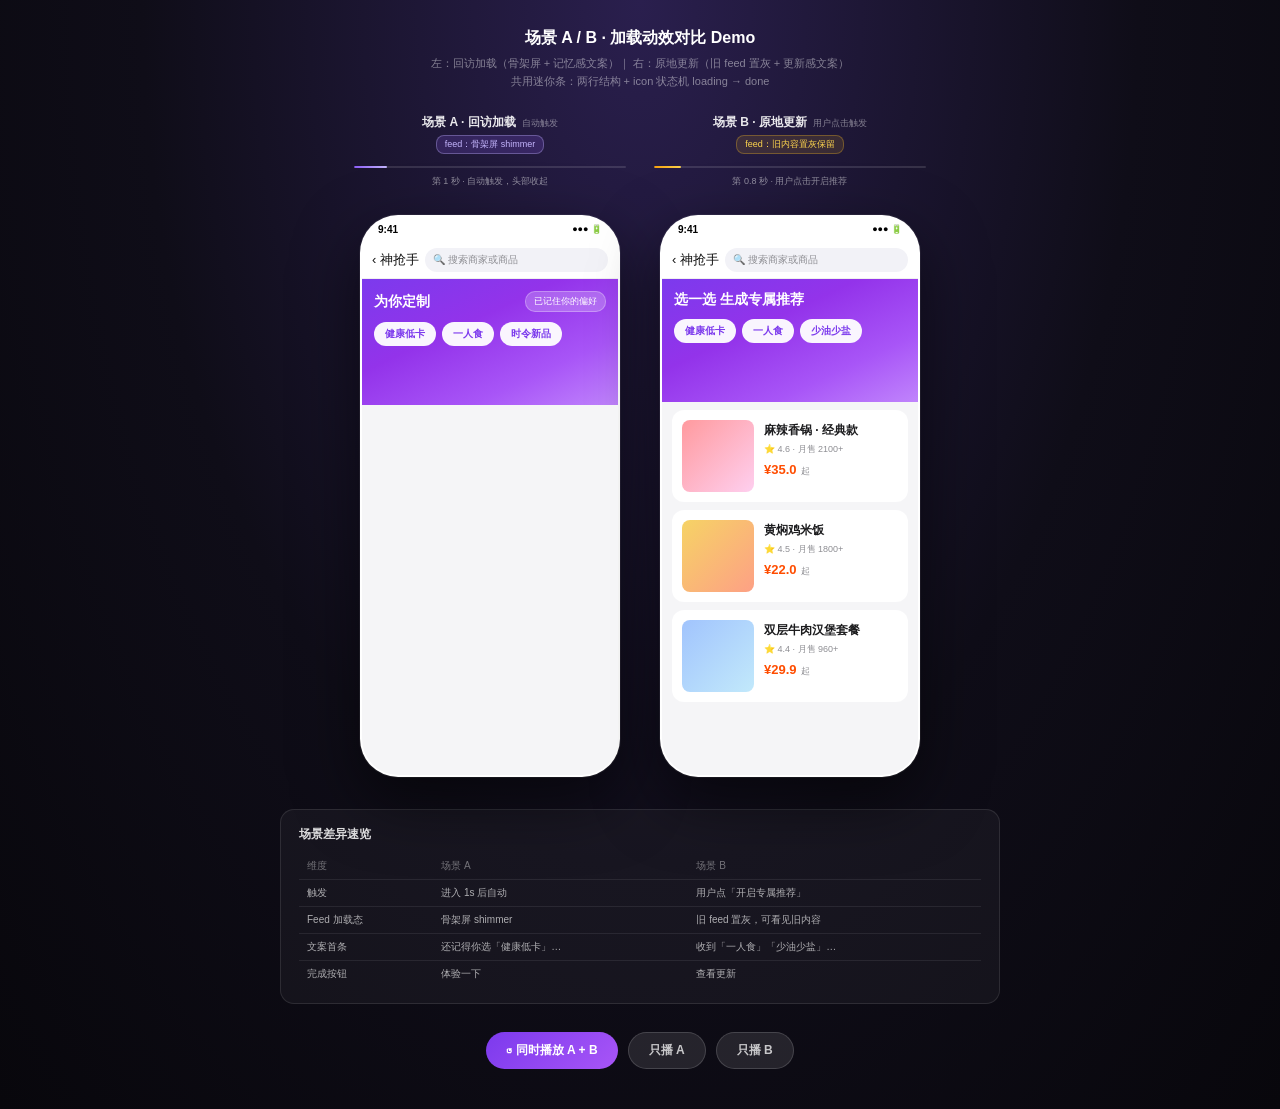
==== ai-preference-demo/index.html @ 99ef9678 "Add AI preference loading A/B comparison demo for sharing. Co-authored-by: Cursor <cursoragent@curso" ====
<!DOCTYPE html>
<html lang="zh-CN">
<head>
<meta charset="UTF-8">
<meta name="viewport" content="width=device-width, initial-scale=1.0">
<title>场景 A/B — 加载动效对比 Demo</title>
<style>
  * { box-sizing: border-box; margin: 0; padding: 0; }

  body {
    font-family: -apple-system, BlinkMacSystemFont, 'PingFang SC', 'Helvetica Neue', sans-serif;
    background: radial-gradient(ellipse at 50% 0%, #2a1f4e 0%, #0f0d18 55%, #08070c 100%);
    min-height: 100vh;
    padding: 28px 16px 40px;
    color: #fff;
  }

  .page-header { text-align: center; margin-bottom: 24px; }
  .page-title { font-size: 16px; font-weight: 600; margin-bottom: 6px; }
  .page-desc { font-size: 11px; color: rgba(255,255,255,0.45); line-height: 1.6; max-width: 520px; margin: 0 auto; }

  .compare-grid {
    display: flex;
    gap: 28px;
    justify-content: center;
    flex-wrap: wrap;
    align-items: flex-start;
  }

  .panel {
    display: flex;
    flex-direction: column;
    align-items: center;
    width: 272px;
  }

  .panel-label {
    font-size: 12px;
    font-weight: 600;
    margin-bottom: 4px;
    color: rgba(255,255,255,0.9);
  }
  .panel-label span {
    display: inline-block;
    font-size: 9px;
    font-weight: 500;
    color: rgba(255,255,255,0.45);
    margin-left: 6px;
  }

  .panel-tag {
    font-size: 9px;
    color: #c4b5fd;
    background: rgba(139,92,246,0.2);
    border: 0.5px solid rgba(196,181,253,0.35);
    border-radius: 8px;
    padding: 2px 8px;
    margin-bottom: 12px;
  }
  .panel-tag.b { color: #fcd34d; background: rgba(251,191,36,0.12); border-color: rgba(251,191,36,0.3); }

  .progress-wrap { width: 100%; margin-bottom: 14px; }
  .progress-bar { height: 2px; background: rgba(255,255,255,0.12); border-radius: 1px; overflow: hidden; }
  .progress-fill { height: 100%; width: 0%; background: linear-gradient(90deg, #8b5cf6, #c4b5fd); border-radius: 1px; transition: width 0.35s linear; }
  .panel-b .progress-fill { background: linear-gradient(90deg, #f59e0b, #fcd34d); }
  .progress-label { margin-top: 7px; font-size: 9px; color: rgba(255,255,255,0.5); text-align: center; min-height: 26px; line-height: 1.35; }

  .phone {
    width: 260px;
    height: 562px;
    background: #fff;
    border-radius: 38px;
    border: 2.5px solid rgba(255,255,255,0.18);
    overflow: hidden;
    box-shadow: 0 0 0 1px rgba(255,255,255,0.06), 0 24px 64px rgba(0,0,0,0.55);
    display: flex;
    flex-direction: column;
  }

  .status-bar { height: 24px; flex-shrink: 0; background: #fff; display: flex; align-items: center; justify-content: space-between; padding: 0 16px; }
  .status-time { font-size: 10px; font-weight: 600; color: #000; }
  .status-icons { font-size: 9px; color: #000; }

  .nav-bar { height: 38px; flex-shrink: 0; background: #fff; display: flex; align-items: center; padding: 0 10px; gap: 6px; border-bottom: 0.5px solid #f0f0f0; }
  .nav-back { font-size: 13px; color: #111; font-weight: 500; }
  .nav-search { flex: 1; height: 24px; background: #f2f2f7; border-radius: 12px; display: flex; align-items: center; padding: 0 8px; }
  .nav-search-text { font-size: 10px; color: #8e8e93; }

  .header-expanded {
    background: linear-gradient(155deg, #7c3aed 0%, #9333ea 38%, #a855f7 72%, #c084fc 100%);
    padding: 12px 12px 14px;
    flex-shrink: 0;
    overflow: hidden;
    max-height: 168px;
    transition: max-height 0.55s cubic-bezier(0.4,0,0.2,1), padding 0.55s cubic-bezier(0.4,0,0.2,1), opacity 0.35s ease;
  }
  .header-expanded.collapsing { max-height: 0; padding-top: 0; padding-bottom: 0; opacity: 0; }
  .header-expanded.hidden-init { max-height: 0; padding: 0; opacity: 0; }

  .exp-top { display: flex; align-items: center; justify-content: space-between; margin-bottom: 10px; }
  .exp-title { font-size: 14px; font-weight: 700; color: #fff; }
  .exp-badge { font-size: 9px; color: #fff; background: rgba(255,255,255,0.22); border-radius: 10px; padding: 3px 8px; border: 0.5px solid rgba(255,255,255,0.28); }
  .exp-tags { display: flex; gap: 6px; overflow: hidden; margin-bottom: 12px; }
  .exp-tag { font-size: 10px; padding: 4px 10px; border-radius: 14px; background: rgba(255,255,255,0.2); color: #fff; border: 0.5px solid rgba(255,255,255,0.35); white-space: nowrap; flex-shrink: 0; }
  .exp-tag.selected { background: rgba(255,255,255,0.95); color: #7c3aed; font-weight: 600; border-color: transparent; }
  .recommend-btn { width: 100%; background: rgba(255,255,255,0.96); border: none; border-radius: 12px; padding: 8px 0; font-size: 12px; font-weight: 600; color: #7c3aed; transition: opacity 0.2s ease, transform 0.2s ease; }
  .recommend-btn.fading { opacity: 0; transform: scale(0.98); }

  .header-collapsed {
    background: linear-gradient(155deg, #7c3aed 0%, #9333ea 38%, #a855f7 72%, #c084fc 100%);
    padding: 0 12px;
    flex-shrink: 0;
    overflow: hidden;
    max-height: 0;
    opacity: 0;
    transition: max-height 0.45s cubic-bezier(0.4,0,0.2,1), padding 0.45s cubic-bezier(0.4,0,0.2,1), opacity 0.3s ease 0.12s;
  }
  .header-collapsed.visible { max-height: 72px; padding: 8px 12px 10px; opacity: 1; }

  .mini-tags { display: flex; gap: 5px; overflow: hidden; margin-bottom: 6px; }
  .mini-tag { font-size: 9px; padding: 2px 8px; border-radius: 10px; background: rgba(255,255,255,0.18); color: rgba(255,255,255,0.92); border: 0.5px solid rgba(255,255,255,0.3); white-space: nowrap; flex-shrink: 0; }

  .mini-row { display: flex; align-items: center; gap: 6px; min-height: 20px; }
  .status-icon { width: 16px; height: 16px; flex-shrink: 0; display: flex; align-items: center; justify-content: center; transition: opacity 0.25s ease, width 0.25s ease; }
  .status-icon img { width: 16px; height: 16px; display: block; }
  .status-icon.loading img { animation: spin 1s linear infinite; }
  .status-icon.hidden { opacity: 0; width: 0; overflow: hidden; }

  .mini-text { flex: 1; font-size: 10px; color: #fff; font-weight: 500; white-space: nowrap; overflow: hidden; text-overflow: ellipsis; transition: opacity 0.25s ease; }

  .action-btn {
    display: none; flex-shrink: 0;
    background: rgba(255,255,255,0.22); color: #fff;
    border: 0.5px solid rgba(255,255,255,0.55);
    border-radius: 11px; padding: 3px 10px;
    font-size: 9px; font-weight: 600; cursor: pointer;
    opacity: 0; transition: opacity 0.35s ease; white-space: nowrap;
  }
  .action-btn.show { display: block; opacity: 1; }

  .feed-area { flex: 1; overflow: hidden; padding: 8px 10px; background: #f5f5f7; position: relative; }

  .skeleton-card { background: #fff; border-radius: 12px; padding: 10px; margin-bottom: 8px; display: flex; gap: 10px; transition: opacity 0.3s ease; }
  .skeleton-card.gone { display: none; }
  .skeleton-thumb { width: 72px; height: 72px; border-radius: 8px; background: linear-gradient(90deg,#ebebeb 25%,#f7f7f7 50%,#ebebeb 75%); background-size: 200% 100%; animation: shimmer 1.3s infinite; flex-shrink: 0; }
  .skeleton-lines { flex: 1; padding-top: 4px; }
  .skeleton-line { height: 10px; background: linear-gradient(90deg,#ebebeb 25%,#f7f7f7 50%,#ebebeb 75%); background-size: 200% 100%; border-radius: 5px; margin-bottom: 8px; animation: shimmer 1.3s infinite; }
  .skeleton-line.w70 { width: 70%; }
  .skeleton-line.w45 { width: 45%; }
  .skeleton-line.w35 { width: 35%; height: 8px; }

  .feed-old { transition: opacity 0.3s ease, filter 0.3s ease; }
  .feed-old.dimmed { opacity: 0.45; filter: grayscale(15%); pointer-events: none; }
  .feed-old.gone { display: none; }

  .feed-new { }

  .real-card {
    background: #fff; border-radius: 12px; padding: 10px; margin-bottom: 8px;
    display: none; gap: 10px; opacity: 0; transform: translateY(8px);
    transition: opacity 0.38s ease, transform 0.38s ease;
  }
  .real-card.visible { display: flex; }
  .real-card.show { opacity: 1; transform: translateY(0); }
  .real-thumb { width: 72px; height: 72px; border-radius: 8px; flex-shrink: 0; }
  .real-info { flex: 1; min-width: 0; padding-top: 2px; }
  .real-name { font-size: 12px; font-weight: 600; color: #1c1c1e; margin-bottom: 4px; white-space: nowrap; overflow: hidden; text-overflow: ellipsis; }
  .real-meta { font-size: 9px; color: #8e8e93; margin-bottom: 6px; }
  .real-price { font-size: 13px; font-weight: 700; color: #ff4d00; }
  .real-price small { font-size: 9px; font-weight: 500; color: #8e8e93; margin-left: 4px; }

  .diff-table {
    max-width: 720px; margin: 32px auto 0;
    background: rgba(255,255,255,0.04);
    border: 0.5px solid rgba(255,255,255,0.1);
    border-radius: 14px; padding: 16px 18px;
  }
  .diff-table h3 { font-size: 12px; margin-bottom: 10px; color: rgba(255,255,255,0.85); }
  .diff-table table { width: 100%; border-collapse: collapse; font-size: 10px; }
  .diff-table th, .diff-table td { text-align: left; padding: 6px 8px; border-bottom: 0.5px solid rgba(255,255,255,0.08); color: rgba(255,255,255,0.65); vertical-align: top; }
  .diff-table th { color: rgba(255,255,255,0.4); font-weight: 500; }
  .diff-table tr:last-child td { border-bottom: none; }

  .controls { margin-top: 28px; display: flex; gap: 10px; justify-content: center; flex-wrap: wrap; }
  .ctrl-btn { padding: 9px 20px; border-radius: 20px; border: none; font-size: 12px; font-weight: 600; cursor: pointer; }
  .ctrl-btn.primary { background: linear-gradient(135deg, #7c3aed, #a855f7); color: #fff; }
  .ctrl-btn.secondary { background: rgba(255,255,255,0.1); color: rgba(255,255,255,0.75); border: 0.5px solid rgba(255,255,255,0.15); }

  @keyframes shimmer { 0% { background-position: -200% 0; } 100% { background-position: 200% 0; } }
  @keyframes spin { from { transform: rotate(0deg); } to { transform: rotate(360deg); } }
</style>
</head>
<body>

<div class="page-header">
  <div class="page-title">场景 A / B · 加载动效对比 Demo</div>
  <div class="page-desc">左：回访加载（骨架屏 + 记忆感文案）｜ 右：原地更新（旧 feed 置灰 + 更新感文案）<br>共用迷你条：两行结构 + icon 状态机 loading → done</div>
</div>

<div class="compare-grid">

  <!-- 场景 A -->
  <div class="panel panel-a" id="panel-a">
    <div class="panel-label">场景 A · 回访加载<span>自动触发</span></div>
    <div class="panel-tag">feed：骨架屏 shimmer</div>
    <div class="progress-wrap">
      <div class="progress-bar"><div class="progress-fill" data-progress></div></div>
      <div class="progress-label" data-label>第 0 秒 · 展示偏好头部</div>
    </div>
    <div class="phone" data-scenario="a">
      <div class="status-bar"><span class="status-time">9:41</span><span class="status-icons">●●● 🔋</span></div>
      <div class="nav-bar"><span class="nav-back">‹ 神抢手</span><div class="nav-search"><span class="nav-search-text">🔍 搜索商家或商品</span></div></div>
      <div class="header-expanded" data-expanded>
        <div class="exp-top"><span class="exp-title">为你定制</span><span class="exp-badge">已记住你的偏好</span></div>
        <div class="exp-tags"><span class="exp-tag selected">健康低卡</span><span class="exp-tag selected">一人食</span><span class="exp-tag selected">时令新品</span></div>
        <button class="recommend-btn" data-recommend>已选3个偏好 · 开启专属推荐</button>
      </div>
      <div class="header-collapsed" data-collapsed>
        <div class="mini-tags" data-mini-tags><span class="mini-tag">健康低卡</span><span class="mini-tag">一人食</span><span class="mini-tag">时令新品</span></div>
        <div class="mini-row">
          <div class="status-icon loading hidden" data-icon-loading><img src="https://p0.meituan.net/aidesign/fc9229428532c66e82a558c9becd449a7658.png" alt=""></div>
          <div class="status-icon hidden" data-icon-done><img src="https://p0.meituan.net/aidesign/99edf8effe520a6cf9da84187477de806728.png" alt=""></div>
          <span class="mini-text" data-mini-text></span>
          <button class="action-btn" data-action-btn>体验一下</button>
        </div>
      </div>
      <div class="feed-area">
        <div data-skeletons>
          <div class="skeleton-card" data-sk style="opacity:0"><div class="skeleton-thumb"></div><div class="skeleton-lines"><div class="skeleton-line w70"></div><div class="skeleton-line w45"></div><div class="skeleton-line w35"></div></div></div>
          <div class="skeleton-card" data-sk style="opacity:0"><div class="skeleton-thumb"></div><div class="skeleton-lines"><div class="skeleton-line w70"></div><div class="skeleton-line w45"></div><div class="skeleton-line w35"></div></div></div>
          <div class="skeleton-card" data-sk style="opacity:0"><div class="skeleton-thumb"></div><div class="skeleton-lines"><div class="skeleton-line w70"></div><div class="skeleton-line w45"></div><div class="skeleton-line w35"></div></div></div>
        </div>
        <div class="feed-new" data-feed-new>
          <div class="real-card" data-card><div class="real-thumb" style="background:linear-gradient(135deg,#ffd89b,#19547b)"></div><div class="real-info"><div class="real-name">轻食沙拉 · 低卡能量碗</div><div class="real-meta">⭐ 4.9 · 月售 1200+</div><div class="real-price">¥28.8<small>起</small></div></div></div>
          <div class="real-card" data-card><div class="real-thumb" style="background:linear-gradient(135deg,#a18cd1,#fbc2eb)"></div><div class="real-info"><div class="real-name">一人食日式定食</div><div class="real-meta">⭐ 4.8 · 月售 860+</div><div class="real-price">¥32.0<small>起</small></div></div></div>
          <div class="real-card" data-card><div class="real-thumb" style="background:linear-gradient(135deg,#84fab0,#8fd3f4)"></div><div class="real-info"><div class="real-name">时令鲜蔬暖汤套餐</div><div class="real-meta">⭐ 4.7 · 月售 640+</div><div class="real-price">¥26.5<small>起</small></div></div></div>
          <div class="real-card" data-card><div class="real-thumb" style="background:linear-gradient(135deg,#ffecd2,#fcb69f)"></div><div class="real-info"><div class="real-name">低卡鸡胸轻食盒</div><div class="real-meta">⭐ 4.8 · 月售 980+</div><div class="real-price">¥24.9<small>起</small></div></div></div>
        </div>
      </div>
    </div>
  </div>

  <!-- 场景 B -->
  <div class="panel panel-b" id="panel-b">
    <div class="panel-label">场景 B · 原地更新<span>用户点击触发</span></div>
    <div class="panel-tag b">feed：旧内容置灰保留</div>
    <div class="progress-wrap">
      <div class="progress-bar"><div class="progress-fill" data-progress></div></div>
      <div class="progress-label" data-label>第 0 秒 · 展示旧推荐 + 偏好编辑</div>
    </div>
    <div class="phone" data-scenario="b">
      <div class="status-bar"><span class="status-time">9:41</span><span class="status-icons">●●● 🔋</span></div>
      <div class="nav-bar"><span class="nav-back">‹ 神抢手</span><div class="nav-search"><span class="nav-search-text">🔍 搜索商家或商品</span></div></div>
      <div class="header-expanded" data-expanded>
        <div class="exp-top"><span class="exp-title">选一选 生成专属推荐</span></div>
        <div class="exp-tags"><span class="exp-tag selected">健康低卡</span><span class="exp-tag selected">一人食</span><span class="exp-tag selected">少油少盐</span></div>
        <button class="recommend-btn" data-recommend>已选3个偏好 · 开启专属推荐</button>
      </div>
      <div class="header-collapsed" data-collapsed>
        <div class="mini-tags" data-mini-tags><span class="mini-tag">健康低卡</span><span class="mini-tag">一人食</span><span class="mini-tag">少油少盐</span></div>
        <div class="mini-row">
          <div class="status-icon loading hidden" data-icon-loading><img src="https://p0.meituan.net/aidesign/fc9229428532c66e82a558c9becd449a7658.png" alt=""></div>
          <div class="status-icon hidden" data-icon-done><img src="https://p0.meituan.net/aidesign/99edf8effe520a6cf9da84187477de806728.png" alt=""></div>
          <span class="mini-text" data-mini-text></span>
          <button class="action-btn" data-action-btn>查看更新</button>
        </div>
      </div>
      <div class="feed-area">
        <div class="feed-old" data-feed-old>
          <div class="real-card visible show" data-old-card><div class="real-thumb" style="background:linear-gradient(135deg,#ff9a9e,#fecfef)"></div><div class="real-info"><div class="real-name">麻辣香锅 · 经典款</div><div class="real-meta">⭐ 4.6 · 月售 2100+</div><div class="real-price">¥35.0<small>起</small></div></div></div>
          <div class="real-card visible show" data-old-card><div class="real-thumb" style="background:linear-gradient(135deg,#f6d365,#fda085)"></div><div class="real-info"><div class="real-name">黄焖鸡米饭</div><div class="real-meta">⭐ 4.5 · 月售 1800+</div><div class="real-price">¥22.0<small>起</small></div></div></div>
          <div class="real-card visible show" data-old-card><div class="real-thumb" style="background:linear-gradient(135deg,#a1c4fd,#c2e9fb)"></div><div class="real-info"><div class="real-name">双层牛肉汉堡套餐</div><div class="real-meta">⭐ 4.4 · 月售 960+</div><div class="real-price">¥29.9<small>起</small></div></div></div>
        </div>
        <div class="feed-new" data-feed-new>
          <div class="real-card" data-card><div class="real-thumb" style="background:linear-gradient(135deg,#ffd89b,#19547b)"></div><div class="real-info"><div class="real-name">轻食沙拉 · 低卡能量碗</div><div class="real-meta">⭐ 4.9 · 月售 1200+</div><div class="real-price">¥28.8<small>起</small></div></div></div>
          <div class="real-card" data-card><div class="real-thumb" style="background:linear-gradient(135deg,#a18cd1,#fbc2eb)"></div><div class="real-info"><div class="real-name">一人食日式定食</div><div class="real-meta">⭐ 4.8 · 月售 860+</div><div class="real-price">¥32.0<small>起</small></div></div></div>
          <div class="real-card" data-card><div class="real-thumb" style="background:linear-gradient(135deg,#84fab0,#8fd3f4)"></div><div class="real-info"><div class="real-name">少油少盐 · 蒸菜套餐</div><div class="real-meta">⭐ 4.7 · 月售 720+</div><div class="real-price">¥26.5<small>起</small></div></div></div>
        </div>
      </div>
    </div>
  </div>
</div>

<div class="diff-table">
  <h3>场景差异速览</h3>
  <table>
    <tr><th>维度</th><th>场景 A</th><th>场景 B</th></tr>
    <tr><td>触发</td><td>进入 1s 后自动</td><td>用户点「开启专属推荐」</td></tr>
    <tr><td>Feed 加载态</td><td>骨架屏 shimmer</td><td>旧 feed 置灰，可看见旧内容</td></tr>
    <tr><td>文案首条</td><td>还记得你选「健康低卡」…</td><td>收到「一人食」「少油少盐」…</td></tr>
    <tr><td>完成按钮</td><td>体验一下</td><td>查看更新</td></tr>
  </table>
</div>

<div class="controls">
  <button class="ctrl-btn primary" onclick="startAll()">↺ 同时播放 A + B</button>
  <button class="ctrl-btn secondary" onclick="startScenario('a')">只播 A</button>
  <button class="ctrl-btn secondary" onclick="startScenario('b')">只播 B</button>
</div>

<script>
const SCENARIOS = {
  a: {
    panel: '#panel-a',
    loadingStart: '还记得你选「健康低卡」，正在重新匹配...',
    loadingTexts: [
      '正在根据你的口味，为你定制专属页面...',
      '排除不喜欢的口味中...',
      '正在筛选附近高分好店...',
      '快好了，马上为你呈现...'
    ],
    doneText: '已为你定制专属页面！',
    actionLabel: '体验一下',
    timeline: [
      { at: 0,    pct: 0,   label: '第 0 秒 · 展示偏好头部' },
      { at: 1000, pct: 12,  label: '第 1 秒 · 自动触发，头部收起' },
      { at: 2000, pct: 25,  label: '第 2 秒 · 骨架屏 + 迷你条轮播' },
      { at: 6000, pct: 75,  label: '第 6 秒 · 加载完成' },
      { at: 7000, pct: 88,  label: '第 7 秒 · 点击体验一下' },
      { at: 8000, pct: 100, label: '第 8 秒 · 新内容刷入完成' }
    ],
    autoTriggerAt: 1000,
    loadDoneAt: 6000,
    actionAt: 7000,
    mode: 'skeleton'
  },
  b: {
    panel: '#panel-b',
    loadingStart: '收到「一人食」「少油少盐」，正在重新匹配...',
    loadingTexts: [
      '正在按新偏好重新匹配...',
      '更新口味偏好中...',
      '筛选符合新偏好的好店...',
      '快好了，马上为你呈现...'
    ],
    doneText: '推荐已按新偏好更新！',
    actionLabel: '查看更新',
    timeline: [
      { at: 0,    pct: 0,   label: '第 0 秒 · 旧推荐 + 偏好编辑' },
      { at: 800,  pct: 10,  label: '第 0.8 秒 · 用户点击开启推荐' },
      { at: 1600, pct: 22,  label: '第 1.6 秒 · 头部收起，旧 feed 置灰' },
      { at: 2400, pct: 35,  label: '第 2.4 秒 · 迷你条 + 更新文案轮播' },
      { at: 6000, pct: 75,  label: '第 6 秒 · 加载完成' },
      { at: 7000, pct: 88,  label: '第 7 秒 · 点击查看更新' },
      { at: 8000, pct: 100, label: '第 8 秒 · 新推荐替换完成' }
    ],
    autoTriggerAt: 800,
    loadDoneAt: 6000,
    actionAt: 7000,
    mode: 'dimmed'
  }
};

class ScenarioPlayer {
  constructor(key) {
    this.key = key;
    this.cfg = SCENARIOS[key];
    this.panel = document.querySelector(this.cfg.panel);
    this.phone = this.panel.querySelector('.phone');
    this.timers = [];
    this.textTimer = null;
    this.textIdx = 0;
    this.started = false;
    this.contentShown = false;
    this.q = sel => this.phone.querySelector(sel);
  }

  schedule(fn, delay) {
    const id = setTimeout(fn, delay);
    this.timers.push(id);
    return id;
  }

  clearAll() {
    this.timers.forEach(clearTimeout);
    this.timers = [];
    if (this.textTimer) clearInterval(this.textTimer);
    this.textTimer = null;
  }

  setProgress(pct, label) {
    this.panel.querySelector('[data-progress]').style.width = pct + '%';
    this.panel.querySelector('[data-label]').textContent = label;
  }

  setMiniText(text) {
    const el = this.q('[data-mini-text]');
    el.style.opacity = '0';
    setTimeout(() => { el.textContent = text; el.style.opacity = '1'; }, 220);
  }

  showLoadingIcon() {
    this.q('[data-icon-loading]').classList.remove('hidden');
    this.q('[data-icon-loading]').classList.add('loading');
    this.q('[data-icon-done]').classList.add('hidden');
  }

  showDoneIcon() {
    this.q('[data-icon-loading]').classList.add('hidden');
    this.q('[data-icon-done]').classList.remove('hidden');
  }

  startTextLoop() {
    this.textIdx = 0;
    this.setMiniText(this.cfg.loadingStart);
    this.schedule(() => {
      this.textTimer = setInterval(() => {
        this.setMiniText(this.cfg.loadingTexts[this.textIdx % this.cfg.loadingTexts.length]);
        this.textIdx++;
      }, 1300);
    }, 700);
  }

  onLoadDone() {
    if (this.textTimer) clearInterval(this.textTimer);
    this.textTimer = null;
    this.showDoneIcon();
    this.setMiniText(this.cfg.doneText);
    this.schedule(() => this.q('[data-action-btn]').classList.add('show'), 400);
  }

  revealContent() {
    if (!this.started || this.contentShown) return;
    this.contentShown = true;

    if (this.cfg.mode === 'skeleton') {
      this.phone.querySelectorAll('[data-sk]').forEach(el => {
        el.style.opacity = '0';
        this.schedule(() => el.classList.add('gone'), 280);
      });
    } else {
      const oldFeed = this.q('[data-feed-old]');
      oldFeed.style.opacity = '0';
      this.schedule(() => oldFeed.classList.add('gone'), 300);
    }

    this.phone.querySelectorAll('[data-card]').forEach((el, i) => {
      el.classList.add('visible');
      this.schedule(() => el.classList.add('show'), i * 120);
    });

    const last = this.cfg.timeline[this.cfg.timeline.length - 1];
    this.setProgress(last.pct, last.label);
  }

  reset() {
    this.clearAll();
    this.started = false;
    this.contentShown = false;

    const expanded = this.q('[data-expanded]');
    expanded.classList.remove('collapsing');
    expanded.classList.remove('hidden-init');

    this.q('[data-recommend]').classList.remove('fading');
    this.q('[data-collapsed]').classList.remove('visible');
    this.showLoadingIcon();
    this.q('[data-mini-text]').textContent = '';
    this.q('[data-mini-text]').style.opacity = '1';
    this.q('[data-action-btn]').classList.remove('show');
    this.q('[data-action-btn]').textContent = this.cfg.actionLabel;

    if (this.cfg.mode === 'skeleton') {
      this.phone.querySelectorAll('[data-sk]').forEach(el => {
        el.classList.remove('gone');
        el.style.opacity = '0';
      });
    } else {
      const oldFeed = this.q('[data-feed-old]');
      oldFeed.classList.remove('gone', 'dimmed');
      oldFeed.style.opacity = '1';
      this.phone.querySelectorAll('[data-old-card]').forEach(el => {
        el.classList.add('visible', 'show');
      });
    }

    this.phone.querySelectorAll('[data-card]').forEach(el => {
      el.classList.remove('visible', 'show');
    });

    this.setProgress(0, this.cfg.timeline[0].label);
  }

  triggerCollapse() {
    this.q('[data-recommend]').classList.add('fading');
    if (this.cfg.mode === 'skeleton') {
      this.schedule(() => {
        this.phone.querySelectorAll('[data-sk]').forEach((el, i) => {
          el.style.transition = 'opacity 0.4s ease ' + (i * 0.07) + 's';
          el.style.opacity = '1';
        });
      }, 120);
    } else {
      this.schedule(() => this.q('[data-feed-old]').classList.add('dimmed'), 200);
    }
    this.schedule(() => this.q('[data-expanded]').classList.add('collapsing'), 180);
    this.schedule(() => {
      this.q('[data-collapsed]').classList.add('visible');
      this.q('[data-icon-loading]').classList.remove('hidden');
      this.startTextLoop();
    }, 700);
  }

  start() {
    this.reset();
    this.started = true;
    this.q('[data-action-btn]').onclick = () => this.revealContent();

    this.cfg.timeline.forEach(({ at, pct, label }) => {
      this.schedule(() => this.setProgress(pct, label), at);
    });

    this.schedule(() => this.triggerCollapse(), this.cfg.autoTriggerAt);
    this.schedule(() => this.onLoadDone(), this.cfg.loadDoneAt);
    this.schedule(() => this.revealContent(), this.cfg.actionAt);
  }
}

const players = { a: new ScenarioPlayer('a'), b: new ScenarioPlayer('b') };

function startAll() { players.a.start(); players.b.start(); }
function startScenario(key) { players[key].start(); }

window.addEventListener('load', () => setTimeout(startAll, 600));
</script>
</body>
</html>
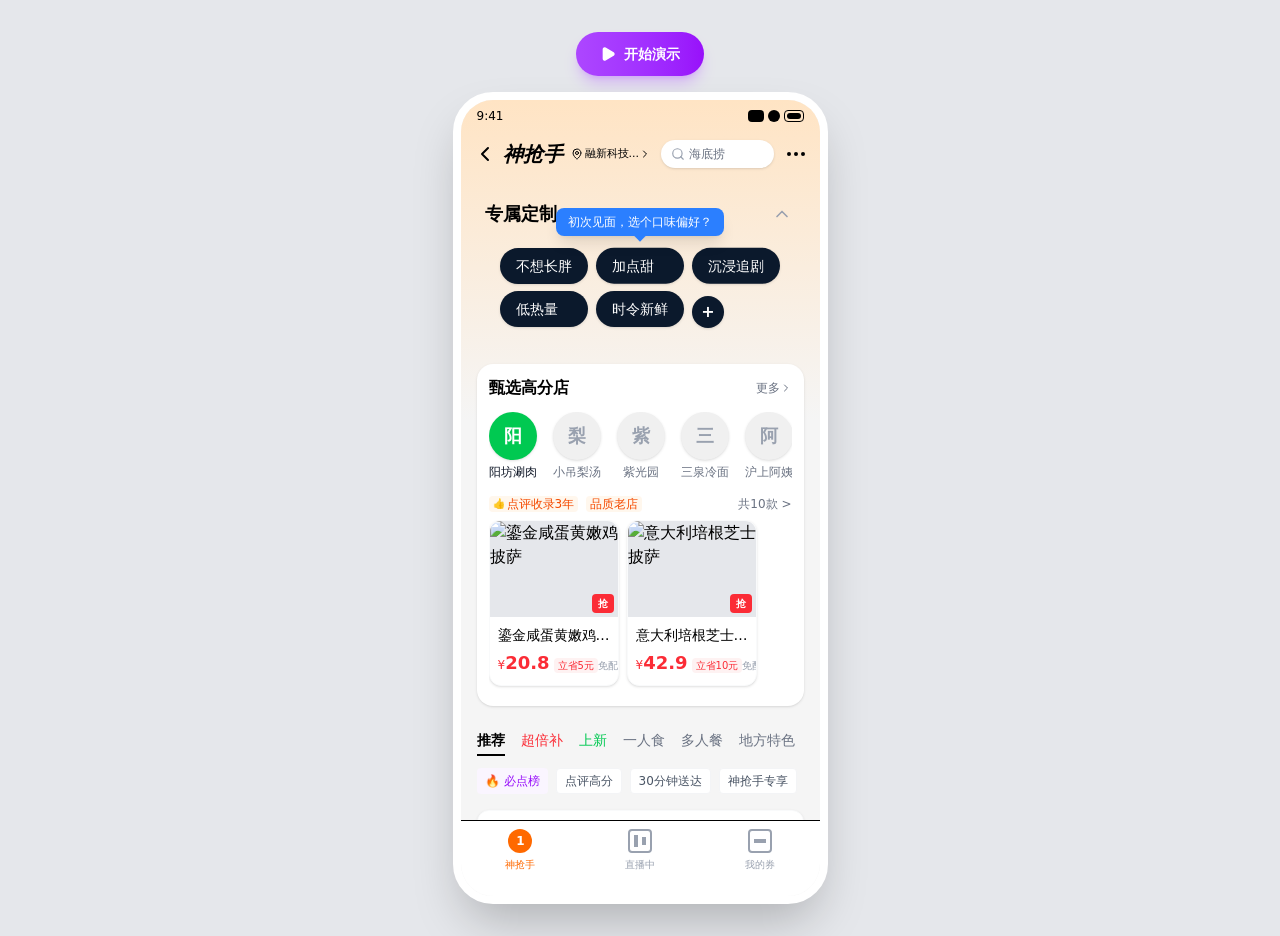
==== commit 2bc3888d: "feat: replace prototype video with interactive iframe demo (6.8MB video -> 400KB code)" ====
--- a/ai-preference-demo/index.html
+++ b/ai-preference-demo/index.html
@@ -1,527 +1,14 @@
-<!DOCTYPE html>
-<html lang="zh-CN">
-<head>
-<meta charset="UTF-8">
-<meta name="viewport" content="width=device-width, initial-scale=1.0">
-<title>场景 A/B — 加载动效对比 Demo</title>
-<style>
-  * { box-sizing: border-box; margin: 0; padding: 0; }
+<!doctype html>
+<html lang="en">
+  <head>
+    <meta charset="UTF-8" />
+    <meta name="viewport" content="width=device-width, initial-scale=1.0" />
+    <title>My Google AI Studio App</title>
+    <script type="module" crossorigin src="./assets/index-CkXrcKKN.js"></script>
+    <link rel="stylesheet" crossorigin href="./assets/index-CJyiQD0O.css">
+  </head>
+  <body>
+    <div id="root"></div>
+  </body>
+</html>
 
-  body {
-    font-family: -apple-system, BlinkMacSystemFont, 'PingFang SC', 'Helvetica Neue', sans-serif;
-    background: radial-gradient(ellipse at 50% 0%, #2a1f4e 0%, #0f0d18 55%, #08070c 100%);
-    min-height: 100vh;
-    padding: 28px 16px 40px;
-    color: #fff;
-  }
-
-  .page-header { text-align: center; margin-bottom: 24px; }
-  .page-title { font-size: 16px; font-weight: 600; margin-bottom: 6px; }
-  .page-desc { font-size: 11px; color: rgba(255,255,255,0.45); line-height: 1.6; max-width: 520px; margin: 0 auto; }
-
-  .compare-grid {
-    display: flex;
-    gap: 28px;
-    justify-content: center;
-    flex-wrap: wrap;
-    align-items: flex-start;
-  }
-
-  .panel {
-    display: flex;
-    flex-direction: column;
-    align-items: center;
-    width: 272px;
-  }
-
-  .panel-label {
-    font-size: 12px;
-    font-weight: 600;
-    margin-bottom: 4px;
-    color: rgba(255,255,255,0.9);
-  }
-  .panel-label span {
-    display: inline-block;
-    font-size: 9px;
-    font-weight: 500;
-    color: rgba(255,255,255,0.45);
-    margin-left: 6px;
-  }
-
-  .panel-tag {
-    font-size: 9px;
-    color: #c4b5fd;
-    background: rgba(139,92,246,0.2);
-    border: 0.5px solid rgba(196,181,253,0.35);
-    border-radius: 8px;
-    padding: 2px 8px;
-    margin-bottom: 12px;
-  }
-  .panel-tag.b { color: #fcd34d; background: rgba(251,191,36,0.12); border-color: rgba(251,191,36,0.3); }
-
-  .progress-wrap { width: 100%; margin-bottom: 14px; }
-  .progress-bar { height: 2px; background: rgba(255,255,255,0.12); border-radius: 1px; overflow: hidden; }
-  .progress-fill { height: 100%; width: 0%; background: linear-gradient(90deg, #8b5cf6, #c4b5fd); border-radius: 1px; transition: width 0.35s linear; }
-  .panel-b .progress-fill { background: linear-gradient(90deg, #f59e0b, #fcd34d); }
-  .progress-label { margin-top: 7px; font-size: 9px; color: rgba(255,255,255,0.5); text-align: center; min-height: 26px; line-height: 1.35; }
-
-  .phone {
-    width: 260px;
-    height: 562px;
-    background: #fff;
-    border-radius: 38px;
-    border: 2.5px solid rgba(255,255,255,0.18);
-    overflow: hidden;
-    box-shadow: 0 0 0 1px rgba(255,255,255,0.06), 0 24px 64px rgba(0,0,0,0.55);
-    display: flex;
-    flex-direction: column;
-  }
-
-  .status-bar { height: 24px; flex-shrink: 0; background: #fff; display: flex; align-items: center; justify-content: space-between; padding: 0 16px; }
-  .status-time { font-size: 10px; font-weight: 600; color: #000; }
-  .status-icons { font-size: 9px; color: #000; }
-
-  .nav-bar { height: 38px; flex-shrink: 0; background: #fff; display: flex; align-items: center; padding: 0 10px; gap: 6px; border-bottom: 0.5px solid #f0f0f0; }
-  .nav-back { font-size: 13px; color: #111; font-weight: 500; }
-  .nav-search { flex: 1; height: 24px; background: #f2f2f7; border-radius: 12px; display: flex; align-items: center; padding: 0 8px; }
-  .nav-search-text { font-size: 10px; color: #8e8e93; }
-
-  .header-expanded {
-    background: linear-gradient(155deg, #7c3aed 0%, #9333ea 38%, #a855f7 72%, #c084fc 100%);
-    padding: 12px 12px 14px;
-    flex-shrink: 0;
-    overflow: hidden;
-    max-height: 168px;
-    transition: max-height 0.55s cubic-bezier(0.4,0,0.2,1), padding 0.55s cubic-bezier(0.4,0,0.2,1), opacity 0.35s ease;
-  }
-  .header-expanded.collapsing { max-height: 0; padding-top: 0; padding-bottom: 0; opacity: 0; }
-  .header-expanded.hidden-init { max-height: 0; padding: 0; opacity: 0; }
-
-  .exp-top { display: flex; align-items: center; justify-content: space-between; margin-bottom: 10px; }
-  .exp-title { font-size: 14px; font-weight: 700; color: #fff; }
-  .exp-badge { font-size: 9px; color: #fff; background: rgba(255,255,255,0.22); border-radius: 10px; padding: 3px 8px; border: 0.5px solid rgba(255,255,255,0.28); }
-  .exp-tags { display: flex; gap: 6px; overflow: hidden; margin-bottom: 12px; }
-  .exp-tag { font-size: 10px; padding: 4px 10px; border-radius: 14px; background: rgba(255,255,255,0.2); color: #fff; border: 0.5px solid rgba(255,255,255,0.35); white-space: nowrap; flex-shrink: 0; }
-  .exp-tag.selected { background: rgba(255,255,255,0.95); color: #7c3aed; font-weight: 600; border-color: transparent; }
-  .recommend-btn { width: 100%; background: rgba(255,255,255,0.96); border: none; border-radius: 12px; padding: 8px 0; font-size: 12px; font-weight: 600; color: #7c3aed; transition: opacity 0.2s ease, transform 0.2s ease; }
-  .recommend-btn.fading { opacity: 0; transform: scale(0.98); }
-
-  .header-collapsed {
-    background: linear-gradient(155deg, #7c3aed 0%, #9333ea 38%, #a855f7 72%, #c084fc 100%);
-    padding: 0 12px;
-    flex-shrink: 0;
-    overflow: hidden;
-    max-height: 0;
-    opacity: 0;
-    transition: max-height 0.45s cubic-bezier(0.4,0,0.2,1), padding 0.45s cubic-bezier(0.4,0,0.2,1), opacity 0.3s ease 0.12s;
-  }
-  .header-collapsed.visible { max-height: 72px; padding: 8px 12px 10px; opacity: 1; }
-
-  .mini-tags { display: flex; gap: 5px; overflow: hidden; margin-bottom: 6px; }
-  .mini-tag { font-size: 9px; padding: 2px 8px; border-radius: 10px; background: rgba(255,255,255,0.18); color: rgba(255,255,255,0.92); border: 0.5px solid rgba(255,255,255,0.3); white-space: nowrap; flex-shrink: 0; }
-
-  .mini-row { display: flex; align-items: center; gap: 6px; min-height: 20px; }
-  .status-icon { width: 16px; height: 16px; flex-shrink: 0; display: flex; align-items: center; justify-content: center; transition: opacity 0.25s ease, width 0.25s ease; }
-  .status-icon img { width: 16px; height: 16px; display: block; }
-  .status-icon.loading img { animation: spin 1s linear infinite; }
-  .status-icon.hidden { opacity: 0; width: 0; overflow: hidden; }
-
-  .mini-text { flex: 1; font-size: 10px; color: #fff; font-weight: 500; white-space: nowrap; overflow: hidden; text-overflow: ellipsis; transition: opacity 0.25s ease; }
-
-  .action-btn {
-    display: none; flex-shrink: 0;
-    background: rgba(255,255,255,0.22); color: #fff;
-    border: 0.5px solid rgba(255,255,255,0.55);
-    border-radius: 11px; padding: 3px 10px;
-    font-size: 9px; font-weight: 600; cursor: pointer;
-    opacity: 0; transition: opacity 0.35s ease; white-space: nowrap;
-  }
-  .action-btn.show { display: block; opacity: 1; }
-
-  .feed-area { flex: 1; overflow: hidden; padding: 8px 10px; background: #f5f5f7; position: relative; }
-
-  .skeleton-card { background: #fff; border-radius: 12px; padding: 10px; margin-bottom: 8px; display: flex; gap: 10px; transition: opacity 0.3s ease; }
-  .skeleton-card.gone { display: none; }
-  .skeleton-thumb { width: 72px; height: 72px; border-radius: 8px; background: linear-gradient(90deg,#ebebeb 25%,#f7f7f7 50%,#ebebeb 75%); background-size: 200% 100%; animation: shimmer 1.3s infinite; flex-shrink: 0; }
-  .skeleton-lines { flex: 1; padding-top: 4px; }
-  .skeleton-line { height: 10px; background: linear-gradient(90deg,#ebebeb 25%,#f7f7f7 50%,#ebebeb 75%); background-size: 200% 100%; border-radius: 5px; margin-bottom: 8px; animation: shimmer 1.3s infinite; }
-  .skeleton-line.w70 { width: 70%; }
-  .skeleton-line.w45 { width: 45%; }
-  .skeleton-line.w35 { width: 35%; height: 8px; }
-
-  .feed-old { transition: opacity 0.3s ease, filter 0.3s ease; }
-  .feed-old.dimmed { opacity: 0.45; filter: grayscale(15%); pointer-events: none; }
-  .feed-old.gone { display: none; }
-
-  .feed-new { }
-
-  .real-card {
-    background: #fff; border-radius: 12px; padding: 10px; margin-bottom: 8px;
-    display: none; gap: 10px; opacity: 0; transform: translateY(8px);
-    transition: opacity 0.38s ease, transform 0.38s ease;
-  }
-  .real-card.visible { display: flex; }
-  .real-card.show { opacity: 1; transform: translateY(0); }
-  .real-thumb { width: 72px; height: 72px; border-radius: 8px; flex-shrink: 0; }
-  .real-info { flex: 1; min-width: 0; padding-top: 2px; }
-  .real-name { font-size: 12px; font-weight: 600; color: #1c1c1e; margin-bottom: 4px; white-space: nowrap; overflow: hidden; text-overflow: ellipsis; }
-  .real-meta { font-size: 9px; color: #8e8e93; margin-bottom: 6px; }
-  .real-price { font-size: 13px; font-weight: 700; color: #ff4d00; }
-  .real-price small { font-size: 9px; font-weight: 500; color: #8e8e93; margin-left: 4px; }
-
-  .diff-table {
-    max-width: 720px; margin: 32px auto 0;
-    background: rgba(255,255,255,0.04);
-    border: 0.5px solid rgba(255,255,255,0.1);
-    border-radius: 14px; padding: 16px 18px;
-  }
-  .diff-table h3 { font-size: 12px; margin-bottom: 10px; color: rgba(255,255,255,0.85); }
-  .diff-table table { width: 100%; border-collapse: collapse; font-size: 10px; }
-  .diff-table th, .diff-table td { text-align: left; padding: 6px 8px; border-bottom: 0.5px solid rgba(255,255,255,0.08); color: rgba(255,255,255,0.65); vertical-align: top; }
-  .diff-table th { color: rgba(255,255,255,0.4); font-weight: 500; }
-  .diff-table tr:last-child td { border-bottom: none; }
-
-  .controls { margin-top: 28px; display: flex; gap: 10px; justify-content: center; flex-wrap: wrap; }
-  .ctrl-btn { padding: 9px 20px; border-radius: 20px; border: none; font-size: 12px; font-weight: 600; cursor: pointer; }
-  .ctrl-btn.primary { background: linear-gradient(135deg, #7c3aed, #a855f7); color: #fff; }
-  .ctrl-btn.secondary { background: rgba(255,255,255,0.1); color: rgba(255,255,255,0.75); border: 0.5px solid rgba(255,255,255,0.15); }
-
-  @keyframes shimmer { 0% { background-position: -200% 0; } 100% { background-position: 200% 0; } }
-  @keyframes spin { from { transform: rotate(0deg); } to { transform: rotate(360deg); } }
-</style>
-</head>
-<body>
-
-<div class="page-header">
-  <div class="page-title">场景 A / B · 加载动效对比 Demo</div>
-  <div class="page-desc">左：回访加载（骨架屏 + 记忆感文案）｜ 右：原地更新（旧 feed 置灰 + 更新感文案）<br>共用迷你条：两行结构 + icon 状态机 loading → done</div>
-</div>
-
-<div class="compare-grid">
-
-  <!-- 场景 A -->
-  <div class="panel panel-a" id="panel-a">
-    <div class="panel-label">场景 A · 回访加载<span>自动触发</span></div>
-    <div class="panel-tag">feed：骨架屏 shimmer</div>
-    <div class="progress-wrap">
-      <div class="progress-bar"><div class="progress-fill" data-progress></div></div>
-      <div class="progress-label" data-label>第 0 秒 · 展示偏好头部</div>
-    </div>
-    <div class="phone" data-scenario="a">
-      <div class="status-bar"><span class="status-time">9:41</span><span class="status-icons">●●● 🔋</span></div>
-      <div class="nav-bar"><span class="nav-back">‹ 神抢手</span><div class="nav-search"><span class="nav-search-text">🔍 搜索商家或商品</span></div></div>
-      <div class="header-expanded" data-expanded>
-        <div class="exp-top"><span class="exp-title">为你定制</span><span class="exp-badge">已记住你的偏好</span></div>
-        <div class="exp-tags"><span class="exp-tag selected">健康低卡</span><span class="exp-tag selected">一人食</span><span class="exp-tag selected">时令新品</span></div>
-        <button class="recommend-btn" data-recommend>已选3个偏好 · 开启专属推荐</button>
-      </div>
-      <div class="header-collapsed" data-collapsed>
-        <div class="mini-tags" data-mini-tags><span class="mini-tag">健康低卡</span><span class="mini-tag">一人食</span><span class="mini-tag">时令新品</span></div>
-        <div class="mini-row">
-          <div class="status-icon loading hidden" data-icon-loading><img src="https://p0.meituan.net/aidesign/fc9229428532c66e82a558c9becd449a7658.png" alt=""></div>
-          <div class="status-icon hidden" data-icon-done><img src="https://p0.meituan.net/aidesign/99edf8effe520a6cf9da84187477de806728.png" alt=""></div>
-          <span class="mini-text" data-mini-text></span>
-          <button class="action-btn" data-action-btn>体验一下</button>
-        </div>
-      </div>
-      <div class="feed-area">
-        <div data-skeletons>
-          <div class="skeleton-card" data-sk style="opacity:0"><div class="skeleton-thumb"></div><div class="skeleton-lines"><div class="skeleton-line w70"></div><div class="skeleton-line w45"></div><div class="skeleton-line w35"></div></div></div>
-          <div class="skeleton-card" data-sk style="opacity:0"><div class="skeleton-thumb"></div><div class="skeleton-lines"><div class="skeleton-line w70"></div><div class="skeleton-line w45"></div><div class="skeleton-line w35"></div></div></div>
-          <div class="skeleton-card" data-sk style="opacity:0"><div class="skeleton-thumb"></div><div class="skeleton-lines"><div class="skeleton-line w70"></div><div class="skeleton-line w45"></div><div class="skeleton-line w35"></div></div></div>
-        </div>
-        <div class="feed-new" data-feed-new>
-          <div class="real-card" data-card><div class="real-thumb" style="background:linear-gradient(135deg,#ffd89b,#19547b)"></div><div class="real-info"><div class="real-name">轻食沙拉 · 低卡能量碗</div><div class="real-meta">⭐ 4.9 · 月售 1200+</div><div class="real-price">¥28.8<small>起</small></div></div></div>
-          <div class="real-card" data-card><div class="real-thumb" style="background:linear-gradient(135deg,#a18cd1,#fbc2eb)"></div><div class="real-info"><div class="real-name">一人食日式定食</div><div class="real-meta">⭐ 4.8 · 月售 860+</div><div class="real-price">¥32.0<small>起</small></div></div></div>
-          <div class="real-card" data-card><div class="real-thumb" style="background:linear-gradient(135deg,#84fab0,#8fd3f4)"></div><div class="real-info"><div class="real-name">时令鲜蔬暖汤套餐</div><div class="real-meta">⭐ 4.7 · 月售 640+</div><div class="real-price">¥26.5<small>起</small></div></div></div>
-          <div class="real-card" data-card><div class="real-thumb" style="background:linear-gradient(135deg,#ffecd2,#fcb69f)"></div><div class="real-info"><div class="real-name">低卡鸡胸轻食盒</div><div class="real-meta">⭐ 4.8 · 月售 980+</div><div class="real-price">¥24.9<small>起</small></div></div></div>
-        </div>
-      </div>
-    </div>
-  </div>
-
-  <!-- 场景 B -->
-  <div class="panel panel-b" id="panel-b">
-    <div class="panel-label">场景 B · 原地更新<span>用户点击触发</span></div>
-    <div class="panel-tag b">feed：旧内容置灰保留</div>
-    <div class="progress-wrap">
-      <div class="progress-bar"><div class="progress-fill" data-progress></div></div>
-      <div class="progress-label" data-label>第 0 秒 · 展示旧推荐 + 偏好编辑</div>
-    </div>
-    <div class="phone" data-scenario="b">
-      <div class="status-bar"><span class="status-time">9:41</span><span class="status-icons">●●● 🔋</span></div>
-      <div class="nav-bar"><span class="nav-back">‹ 神抢手</span><div class="nav-search"><span class="nav-search-text">🔍 搜索商家或商品</span></div></div>
-      <div class="header-expanded" data-expanded>
-        <div class="exp-top"><span class="exp-title">选一选 生成专属推荐</span></div>
-        <div class="exp-tags"><span class="exp-tag selected">健康低卡</span><span class="exp-tag selected">一人食</span><span class="exp-tag selected">少油少盐</span></div>
-        <button class="recommend-btn" data-recommend>已选3个偏好 · 开启专属推荐</button>
-      </div>
-      <div class="header-collapsed" data-collapsed>
-        <div class="mini-tags" data-mini-tags><span class="mini-tag">健康低卡</span><span class="mini-tag">一人食</span><span class="mini-tag">少油少盐</span></div>
-        <div class="mini-row">
-          <div class="status-icon loading hidden" data-icon-loading><img src="https://p0.meituan.net/aidesign/fc9229428532c66e82a558c9becd449a7658.png" alt=""></div>
-          <div class="status-icon hidden" data-icon-done><img src="https://p0.meituan.net/aidesign/99edf8effe520a6cf9da84187477de806728.png" alt=""></div>
-          <span class="mini-text" data-mini-text></span>
-          <button class="action-btn" data-action-btn>查看更新</button>
-        </div>
-      </div>
-      <div class="feed-area">
-        <div class="feed-old" data-feed-old>
-          <div class="real-card visible show" data-old-card><div class="real-thumb" style="background:linear-gradient(135deg,#ff9a9e,#fecfef)"></div><div class="real-info"><div class="real-name">麻辣香锅 · 经典款</div><div class="real-meta">⭐ 4.6 · 月售 2100+</div><div class="real-price">¥35.0<small>起</small></div></div></div>
-          <div class="real-card visible show" data-old-card><div class="real-thumb" style="background:linear-gradient(135deg,#f6d365,#fda085)"></div><div class="real-info"><div class="real-name">黄焖鸡米饭</div><div class="real-meta">⭐ 4.5 · 月售 1800+</div><div class="real-price">¥22.0<small>起</small></div></div></div>
-          <div class="real-card visible show" data-old-card><div class="real-thumb" style="background:linear-gradient(135deg,#a1c4fd,#c2e9fb)"></div><div class="real-info"><div class="real-name">双层牛肉汉堡套餐</div><div class="real-meta">⭐ 4.4 · 月售 960+</div><div class="real-price">¥29.9<small>起</small></div></div></div>
-        </div>
-        <div class="feed-new" data-feed-new>
-          <div class="real-card" data-card><div class="real-thumb" style="background:linear-gradient(135deg,#ffd89b,#19547b)"></div><div class="real-info"><div class="real-name">轻食沙拉 · 低卡能量碗</div><div class="real-meta">⭐ 4.9 · 月售 1200+</div><div class="real-price">¥28.8<small>起</small></div></div></div>
-          <div class="real-card" data-card><div class="real-thumb" style="background:linear-gradient(135deg,#a18cd1,#fbc2eb)"></div><div class="real-info"><div class="real-name">一人食日式定食</div><div class="real-meta">⭐ 4.8 · 月售 860+</div><div class="real-price">¥32.0<small>起</small></div></div></div>
-          <div class="real-card" data-card><div class="real-thumb" style="background:linear-gradient(135deg,#84fab0,#8fd3f4)"></div><div class="real-info"><div class="real-name">少油少盐 · 蒸菜套餐</div><div class="real-meta">⭐ 4.7 · 月售 720+</div><div class="real-price">¥26.5<small>起</small></div></div></div>
-        </div>
-      </div>
-    </div>
-  </div>
-</div>
-
-<div class="diff-table">
-  <h3>场景差异速览</h3>
-  <table>
-    <tr><th>维度</th><th>场景 A</th><th>场景 B</th></tr>
-    <tr><td>触发</td><td>进入 1s 后自动</td><td>用户点「开启专属推荐」</td></tr>
-    <tr><td>Feed 加载态</td><td>骨架屏 shimmer</td><td>旧 feed 置灰，可看见旧内容</td></tr>
-    <tr><td>文案首条</td><td>还记得你选「健康低卡」…</td><td>收到「一人食」「少油少盐」…</td></tr>
-    <tr><td>完成按钮</td><td>体验一下</td><td>查看更新</td></tr>
-  </table>
-</div>
-
-<div class="controls">
-  <button class="ctrl-btn primary" onclick="startAll()">↺ 同时播放 A + B</button>
-  <button class="ctrl-btn secondary" onclick="startScenario('a')">只播 A</button>
-  <button class="ctrl-btn secondary" onclick="startScenario('b')">只播 B</button>
-</div>
-
-<script>
-const SCENARIOS = {
-  a: {
-    panel: '#panel-a',
-    loadingStart: '还记得你选「健康低卡」，正在重新匹配...',
-    loadingTexts: [
-      '正在根据你的口味，为你定制专属页面...',
-      '排除不喜欢的口味中...',
-      '正在筛选附近高分好店...',
-      '快好了，马上为你呈现...'
-    ],
-    doneText: '已为你定制专属页面！',
-    actionLabel: '体验一下',
-    timeline: [
-      { at: 0,    pct: 0,   label: '第 0 秒 · 展示偏好头部' },
-      { at: 1000, pct: 12,  label: '第 1 秒 · 自动触发，头部收起' },
-      { at: 2000, pct: 25,  label: '第 2 秒 · 骨架屏 + 迷你条轮播' },
-      { at: 6000, pct: 75,  label: '第 6 秒 · 加载完成' },
-      { at: 7000, pct: 88,  label: '第 7 秒 · 点击体验一下' },
-      { at: 8000, pct: 100, label: '第 8 秒 · 新内容刷入完成' }
-    ],
-    autoTriggerAt: 1000,
-    loadDoneAt: 6000,
-    actionAt: 7000,
-    mode: 'skeleton'
-  },
-  b: {
-    panel: '#panel-b',
-    loadingStart: '收到「一人食」「少油少盐」，正在重新匹配...',
-    loadingTexts: [
-      '正在按新偏好重新匹配...',
-      '更新口味偏好中...',
-      '筛选符合新偏好的好店...',
-      '快好了，马上为你呈现...'
-    ],
-    doneText: '推荐已按新偏好更新！',
-    actionLabel: '查看更新',
-    timeline: [
-      { at: 0,    pct: 0,   label: '第 0 秒 · 旧推荐 + 偏好编辑' },
-      { at: 800,  pct: 10,  label: '第 0.8 秒 · 用户点击开启推荐' },
-      { at: 1600, pct: 22,  label: '第 1.6 秒 · 头部收起，旧 feed 置灰' },
-      { at: 2400, pct: 35,  label: '第 2.4 秒 · 迷你条 + 更新文案轮播' },
-      { at: 6000, pct: 75,  label: '第 6 秒 · 加载完成' },
-      { at: 7000, pct: 88,  label: '第 7 秒 · 点击查看更新' },
-      { at: 8000, pct: 100, label: '第 8 秒 · 新推荐替换完成' }
-    ],
-    autoTriggerAt: 800,
-    loadDoneAt: 6000,
-    actionAt: 7000,
-    mode: 'dimmed'
-  }
-};
-
-class ScenarioPlayer {
-  constructor(key) {
-    this.key = key;
-    this.cfg = SCENARIOS[key];
-    this.panel = document.querySelector(this.cfg.panel);
-    this.phone = this.panel.querySelector('.phone');
-    this.timers = [];
-    this.textTimer = null;
-    this.textIdx = 0;
-    this.started = false;
-    this.contentShown = false;
-    this.q = sel => this.phone.querySelector(sel);
-  }
-
-  schedule(fn, delay) {
-    const id = setTimeout(fn, delay);
-    this.timers.push(id);
-    return id;
-  }
-
-  clearAll() {
-    this.timers.forEach(clearTimeout);
-    this.timers = [];
-    if (this.textTimer) clearInterval(this.textTimer);
-    this.textTimer = null;
-  }
-
-  setProgress(pct, label) {
-    this.panel.querySelector('[data-progress]').style.width = pct + '%';
-    this.panel.querySelector('[data-label]').textContent = label;
-  }
-
-  setMiniText(text) {
-    const el = this.q('[data-mini-text]');
-    el.style.opacity = '0';
-    setTimeout(() => { el.textContent = text; el.style.opacity = '1'; }, 220);
-  }
-
-  showLoadingIcon() {
-    this.q('[data-icon-loading]').classList.remove('hidden');
-    this.q('[data-icon-loading]').classList.add('loading');
-    this.q('[data-icon-done]').classList.add('hidden');
-  }
-
-  showDoneIcon() {
-    this.q('[data-icon-loading]').classList.add('hidden');
-    this.q('[data-icon-done]').classList.remove('hidden');
-  }
-
-  startTextLoop() {
-    this.textIdx = 0;
-    this.setMiniText(this.cfg.loadingStart);
-    this.schedule(() => {
-      this.textTimer = setInterval(() => {
-        this.setMiniText(this.cfg.loadingTexts[this.textIdx % this.cfg.loadingTexts.length]);
-        this.textIdx++;
-      }, 1300);
-    }, 700);
-  }
-
-  onLoadDone() {
-    if (this.textTimer) clearInterval(this.textTimer);
-    this.textTimer = null;
-    this.showDoneIcon();
-    this.setMiniText(this.cfg.doneText);
-    this.schedule(() => this.q('[data-action-btn]').classList.add('show'), 400);
-  }
-
-  revealContent() {
-    if (!this.started || this.contentShown) return;
-    this.contentShown = true;
-
-    if (this.cfg.mode === 'skeleton') {
-      this.phone.querySelectorAll('[data-sk]').forEach(el => {
-        el.style.opacity = '0';
-        this.schedule(() => el.classList.add('gone'), 280);
-      });
-    } else {
-      const oldFeed = this.q('[data-feed-old]');
-      oldFeed.style.opacity = '0';
-      this.schedule(() => oldFeed.classList.add('gone'), 300);
-    }
-
-    this.phone.querySelectorAll('[data-card]').forEach((el, i) => {
-      el.classList.add('visible');
-      this.schedule(() => el.classList.add('show'), i * 120);
-    });
-
-    const last = this.cfg.timeline[this.cfg.timeline.length - 1];
-    this.setProgress(last.pct, last.label);
-  }
-
-  reset() {
-    this.clearAll();
-    this.started = false;
-    this.contentShown = false;
-
-    const expanded = this.q('[data-expanded]');
-    expanded.classList.remove('collapsing');
-    expanded.classList.remove('hidden-init');
-
-    this.q('[data-recommend]').classList.remove('fading');
-    this.q('[data-collapsed]').classList.remove('visible');
-    this.showLoadingIcon();
-    this.q('[data-mini-text]').textContent = '';
-    this.q('[data-mini-text]').style.opacity = '1';
-    this.q('[data-action-btn]').classList.remove('show');
-    this.q('[data-action-btn]').textContent = this.cfg.actionLabel;
-
-    if (this.cfg.mode === 'skeleton') {
-      this.phone.querySelectorAll('[data-sk]').forEach(el => {
-        el.classList.remove('gone');
-        el.style.opacity = '0';
-      });
-    } else {
-      const oldFeed = this.q('[data-feed-old]');
-      oldFeed.classList.remove('gone', 'dimmed');
-      oldFeed.style.opacity = '1';
-      this.phone.querySelectorAll('[data-old-card]').forEach(el => {
-        el.classList.add('visible', 'show');
-      });
-    }
-
-    this.phone.querySelectorAll('[data-card]').forEach(el => {
-      el.classList.remove('visible', 'show');
-    });
-
-    this.setProgress(0, this.cfg.timeline[0].label);
-  }
-
-  triggerCollapse() {
-    this.q('[data-recommend]').classList.add('fading');
-    if (this.cfg.mode === 'skeleton') {
-      this.schedule(() => {
-        this.phone.querySelectorAll('[data-sk]').forEach((el, i) => {
-          el.style.transition = 'opacity 0.4s ease ' + (i * 0.07) + 's';
-          el.style.opacity = '1';
-        });
-      }, 120);
-    } else {
-      this.schedule(() => this.q('[data-feed-old]').classList.add('dimmed'), 200);
-    }
-    this.schedule(() => this.q('[data-expanded]').classList.add('collapsing'), 180);
-    this.schedule(() => {
-      this.q('[data-collapsed]').classList.add('visible');
-      this.q('[data-icon-loading]').classList.remove('hidden');
-      this.startTextLoop();
-    }, 700);
-  }
-
-  start() {
-    this.reset();
-    this.started = true;
-    this.q('[data-action-btn]').onclick = () => this.revealContent();
-
-    this.cfg.timeline.forEach(({ at, pct, label }) => {
-      this.schedule(() => this.setProgress(pct, label), at);
-    });
-
-    this.schedule(() => this.triggerCollapse(), this.cfg.autoTriggerAt);
-    this.schedule(() => this.onLoadDone(), this.cfg.loadDoneAt);
-    this.schedule(() => this.revealContent(), this.cfg.actionAt);
-  }
-}
-
-const players = { a: new ScenarioPlayer('a'), b: new ScenarioPlayer('b') };
-
-function startAll() { players.a.start(); players.b.start(); }
-function startScenario(key) { players[key].start(); }
-
-window.addEventListener('load', () => setTimeout(startAll, 600));
-</script>
-</body>
-</html>
--- a/ai-preference-demo/assets/index-CJyiQD0O.css
+++ b/ai-preference-demo/assets/index-CJyiQD0O.css
@@ -0,0 +1 @@
+/*! tailwindcss v4.3.1 | MIT License | https://tailwindcss.com */@layer properties{@supports (((-webkit-hyphens:none)) and (not (margin-trim:inline))) or ((-moz-orient:inline) and (not (color:rgb(from red r g b)))){*,:before,:after,::backdrop{--tw-translate-x:0;--tw-translate-y:0;--tw-translate-z:0;--tw-scale-x:1;--tw-scale-y:1;--tw-scale-z:1;--tw-rotate-x:initial;--tw-rotate-y:initial;--tw-rotate-z:initial;--tw-skew-x:initial;--tw-skew-y:initial;--tw-space-x-reverse:0;--tw-border-style:solid;--tw-gradient-position:initial;--tw-gradient-from:#0000;--tw-gradient-via:#0000;--tw-gradient-to:#0000;--tw-gradient-stops:initial;--tw-gradient-via-stops:initial;--tw-gradient-from-position:0%;--tw-gradient-via-position:50%;--tw-gradient-to-position:100%;--tw-leading:initial;--tw-font-weight:initial;--tw-tracking:initial;--tw-shadow:0 0 #0000;--tw-shadow-color:initial;--tw-shadow-alpha:100%;--tw-inset-shadow:0 0 #0000;--tw-inset-shadow-color:initial;--tw-inset-shadow-alpha:100%;--tw-ring-color:initial;--tw-ring-shadow:0 0 #0000;--tw-inset-ring-color:initial;--tw-inset-ring-shadow:0 0 #0000;--tw-ring-inset:initial;--tw-ring-offset-width:0px;--tw-ring-offset-color:#fff;--tw-ring-offset-shadow:0 0 #0000;--tw-blur:initial;--tw-brightness:initial;--tw-contrast:initial;--tw-grayscale:initial;--tw-hue-rotate:initial;--tw-invert:initial;--tw-opacity:initial;--tw-saturate:initial;--tw-sepia:initial;--tw-drop-shadow:initial;--tw-drop-shadow-color:initial;--tw-drop-shadow-alpha:100%;--tw-drop-shadow-size:initial;--tw-backdrop-blur:initial;--tw-backdrop-brightness:initial;--tw-backdrop-contrast:initial;--tw-backdrop-grayscale:initial;--tw-backdrop-hue-rotate:initial;--tw-backdrop-invert:initial;--tw-backdrop-opacity:initial;--tw-backdrop-saturate:initial;--tw-backdrop-sepia:initial;--tw-duration:initial;--tw-content:""}}}@layer theme{:root,:host{--font-sans:ui-sans-serif, system-ui, sans-serif, "Apple Color Emoji", "Segoe UI Emoji", "Segoe UI Symbol", "Noto Color Emoji";--font-mono:ui-monospace, SFMono-Regular, Menlo, Monaco, Consolas, "Liberation Mono", "Courier New", monospace;--color-red-50:oklch(97.1% .013 17.38);--color-red-400:oklch(70.4% .191 22.216);--color-red-500:oklch(63.7% .237 25.331);--color-red-600:oklch(57.7% .245 27.325);--color-orange-50:oklch(98% .016 73.684);--color-orange-500:oklch(70.5% .213 47.604);--color-orange-600:oklch(64.6% .222 41.116);--color-yellow-300:oklch(90.5% .182 98.111);--color-green-100:oklch(96.2% .044 156.743);--color-green-500:oklch(72.3% .219 149.579);--color-green-600:oklch(62.7% .194 149.214);--color-blue-50:oklch(97% .014 254.604);--color-blue-500:oklch(62.3% .214 259.815);--color-indigo-500:oklch(58.5% .233 277.117);--color-purple-50:oklch(97.7% .014 308.299);--color-purple-100:oklch(94.6% .033 307.174);--color-purple-200:oklch(90.2% .063 306.703);--color-purple-300:oklch(82.7% .119 306.383);--color-purple-400:oklch(71.4% .203 305.504);--color-purple-500:oklch(62.7% .265 303.9);--color-purple-600:oklch(55.8% .288 302.321);--color-purple-700:oklch(49.6% .265 301.924);--color-purple-900:oklch(38.1% .176 304.987);--color-gray-50:oklch(98.5% .002 247.839);--color-gray-100:oklch(96.7% .003 264.542);--color-gray-200:oklch(92.8% .006 264.531);--color-gray-300:oklch(87.2% .01 258.338);--color-gray-400:oklch(70.7% .022 261.325);--color-gray-500:oklch(55.1% .027 264.364);--color-gray-600:oklch(44.6% .03 256.802);--color-gray-700:oklch(37.3% .034 259.733);--color-gray-800:oklch(27.8% .033 256.848);--color-gray-900:oklch(21% .034 264.665);--color-black:#000;--color-white:#fff;--spacing:.25rem;--text-xs:.75rem;--text-xs--line-height:calc(1 / .75);--text-sm:.875rem;--text-sm--line-height:calc(1.25 / .875);--text-base:1rem;--text-base--line-height: 1.5 ;--text-lg:1.125rem;--text-lg--line-height:calc(1.75 / 1.125);--text-xl:1.25rem;--text-xl--line-height:calc(1.75 / 1.25);--font-weight-normal:400;--font-weight-medium:500;--font-weight-bold:700;--tracking-wide:.025em;--leading-tight:1.25;--radius-sm:.25rem;--radius-md:.375rem;--radius-lg:.5rem;--radius-xl:.75rem;--radius-2xl:1rem;--animate-spin:spin 1s linear infinite;--blur-md:12px;--default-transition-duration:.15s;--default-transition-timing-function:cubic-bezier(.4, 0, .2, 1);--default-font-family:var(--font-sans);--default-mono-font-family:var(--font-mono)}}@layer base{*,:after,:before,::backdrop{box-sizing:border-box;border:0 solid;margin:0;padding:0}::file-selector-button{box-sizing:border-box;border:0 solid;margin:0;padding:0}html,:host{-webkit-text-size-adjust:100%;-moz-tab-size:4;tab-size:4;line-height:1.5;font-family:var(--default-font-family,ui-sans-serif, system-ui, sans-serif, "Apple Color Emoji", "Segoe UI Emoji", "Segoe UI Symbol", "Noto Color Emoji");font-feature-settings:var(--default-font-feature-settings,normal);font-variation-settings:var(--default-font-variation-settings,normal);-webkit-tap-highlight-color:transparent}hr{height:0;color:inherit;border-top-width:1px}abbr:where([title]){-webkit-text-decoration:underline dotted;text-decoration:underline dotted}h1,h2,h3,h4,h5,h6{font-size:inherit;font-weight:inherit}a{color:inherit;-webkit-text-decoration:inherit;text-decoration:inherit}b,strong{font-weight:bolder}code,kbd,samp,pre{font-family:var(--default-mono-font-family,ui-monospace, SFMono-Regular, Menlo, Monaco, Consolas, "Liberation Mono", "Courier New", monospace);font-feature-settings:var(--default-mono-font-feature-settings,normal);font-variation-settings:var(--default-mono-font-variation-settings,normal);font-size:1em}small{font-size:80%}sub,sup{vertical-align:baseline;font-size:75%;line-height:0;position:relative}sub{bottom:-.25em}sup{top:-.5em}table{text-indent:0;border-color:inherit;border-collapse:collapse}:-moz-focusring{outline:auto}progress{vertical-align:baseline}summary{display:list-item}ol,ul,menu{list-style:none}img,svg,video,canvas,audio,iframe,embed,object{vertical-align:middle;display:block}img,video{max-width:100%;height:auto}button,input,select,optgroup,textarea{font:inherit;font-feature-settings:inherit;font-variation-settings:inherit;letter-spacing:inherit;color:inherit;opacity:1;background-color:#0000;border-radius:0}::file-selector-button{font:inherit;font-feature-settings:inherit;font-variation-settings:inherit;letter-spacing:inherit;color:inherit;opacity:1;background-color:#0000;border-radius:0}:where(select:is([multiple],[size])) optgroup{font-weight:bolder}:where(select:is([multiple],[size])) optgroup option{padding-inline-start:20px}::file-selector-button{margin-inline-end:4px}::placeholder{opacity:1}@supports (not ((-webkit-appearance:-apple-pay-button))) or (contain-intrinsic-size:1px){::placeholder{color:currentColor}@supports (color:color-mix(in lab,red,red)){::placeholder{color:color-mix(in oklab,currentcolor 50%,transparent)}}}textarea{resize:vertical}::-webkit-search-decoration{-webkit-appearance:none}::-webkit-date-and-time-value{min-height:1lh;text-align:inherit}::-webkit-datetime-edit{display:inline-flex}::-webkit-datetime-edit-fields-wrapper{padding:0}::-webkit-datetime-edit{padding-block:0}::-webkit-datetime-edit-year-field{padding-block:0}::-webkit-datetime-edit-month-field{padding-block:0}::-webkit-datetime-edit-day-field{padding-block:0}::-webkit-datetime-edit-hour-field{padding-block:0}::-webkit-datetime-edit-minute-field{padding-block:0}::-webkit-datetime-edit-second-field{padding-block:0}::-webkit-datetime-edit-millisecond-field{padding-block:0}::-webkit-datetime-edit-meridiem-field{padding-block:0}::-webkit-calendar-picker-indicator{line-height:1}:-moz-ui-invalid{box-shadow:none}button,input:where([type=button],[type=reset],[type=submit]){-webkit-appearance:button;-moz-appearance:button;appearance:button}::file-selector-button{-webkit-appearance:button;-moz-appearance:button;appearance:button}::-webkit-inner-spin-button{height:auto}::-webkit-outer-spin-button{height:auto}[hidden]:where(:not([hidden=until-found])){display:none!important}}@layer components;@layer utilities{.pointer-events-none{pointer-events:none}.collapse{visibility:collapse}.visible{visibility:visible}.absolute{position:absolute}.relative{position:relative}.sticky{position:sticky}.-inset-1{inset:calc(var(--spacing) * -1)}.-inset-2{inset:calc(var(--spacing) * -2)}.-inset-5{inset:calc(var(--spacing) * -5)}.inset-0{top:0;right:0;bottom:0;left:0}.inset-0\.5{inset:calc(var(--spacing) * .5)}.-top-0\.5{top:calc(var(--spacing) * -.5)}.-top-8{top:calc(var(--spacing) * -8)}.-top-16{top:calc(var(--spacing) * -16)}.top-0{top:0}.top-1\/2{top:50%}.right-0{right:0}.right-1{right:var(--spacing)}.-bottom-1{bottom:calc(var(--spacing) * -1)}.bottom-0{bottom:0}.bottom-1{bottom:var(--spacing)}.left-0{left:0}.left-1\/2{left:50%}.left-7{left:calc(var(--spacing) * 7)}.z-0{z-index:0}.z-10{z-index:10}.z-20{z-index:20}.z-50{z-index:50}.z-\[90\]{z-index:90}.z-\[100\]{z-index:100}.container{width:100%}@media(min-width:40rem){.container{max-width:40rem}}@media(min-width:48rem){.container{max-width:48rem}}@media(min-width:64rem){.container{max-width:64rem}}@media(min-width:80rem){.container{max-width:80rem}}@media(min-width:96rem){.container{max-width:96rem}}.mx-0{margin-inline:0}.mx-0\.5{margin-inline:calc(var(--spacing) * .5)}.mx-8{margin-inline:calc(var(--spacing) * 8)}.my-2{margin-block:calc(var(--spacing) * 2)}.-mt-10{margin-top:calc(var(--spacing) * -10)}.mt-1{margin-top:var(--spacing)}.mt-2{margin-top:calc(var(--spacing) * 2)}.mt-6{margin-top:calc(var(--spacing) * 6)}.mt-auto{margin-top:auto}.-mr-10{margin-right:calc(var(--spacing) * -10)}.mr-0\.5{margin-right:calc(var(--spacing) * .5)}.mr-1{margin-right:var(--spacing)}.mr-1\.5{margin-right:calc(var(--spacing) * 1.5)}.mr-2{margin-right:calc(var(--spacing) * 2)}.mr-3{margin-right:calc(var(--spacing) * 3)}.mb-1{margin-bottom:var(--spacing)}.mb-2{margin-bottom:calc(var(--spacing) * 2)}.mb-3{margin-bottom:calc(var(--spacing) * 3)}.mb-4{margin-bottom:calc(var(--spacing) * 4)}.mb-6{margin-bottom:calc(var(--spacing) * 6)}.mb-8{margin-bottom:calc(var(--spacing) * 8)}.mb-20{margin-bottom:calc(var(--spacing) * 20)}.-ml-2{margin-left:calc(var(--spacing) * -2)}.ml-0\.5{margin-left:calc(var(--spacing) * .5)}.ml-1{margin-left:var(--spacing)}.ml-1\.5{margin-left:calc(var(--spacing) * 1.5)}.ml-2{margin-left:calc(var(--spacing) * 2)}.ml-auto{margin-left:auto}.line-clamp-1{-webkit-line-clamp:1;-webkit-box-orient:vertical;display:-webkit-box;overflow:hidden}.line-clamp-2{-webkit-line-clamp:2;-webkit-box-orient:vertical;display:-webkit-box;overflow:hidden}.flex{display:flex}.grid{display:grid}.h-1{height:var(--spacing)}.h-1\.5{height:calc(var(--spacing) * 1.5)}.h-2{height:calc(var(--spacing) * 2)}.h-3{height:calc(var(--spacing) * 3)}.h-6{height:calc(var(--spacing) * 6)}.h-8{height:calc(var(--spacing) * 8)}.h-10{height:calc(var(--spacing) * 10)}.h-12{height:calc(var(--spacing) * 12)}.h-14{height:calc(var(--spacing) * 14)}.h-16{height:calc(var(--spacing) * 16)}.h-24{height:calc(var(--spacing) * 24)}.h-32{height:calc(var(--spacing) * 32)}.h-80{height:calc(var(--spacing) * 80)}.h-\[145px\]{height:145px}.h-\[812px\]{height:812px}.h-full{height:100%}.min-h-\[80px\]{min-height:80px}.min-h-\[100px\]{min-height:100px}.min-h-\[400px\]{min-height:400px}.min-h-screen{min-height:100vh}.w-1{width:var(--spacing)}.w-1\.5{width:calc(var(--spacing) * 1.5)}.w-2{width:calc(var(--spacing) * 2)}.w-3{width:calc(var(--spacing) * 3)}.w-4{width:calc(var(--spacing) * 4)}.w-5{width:calc(var(--spacing) * 5)}.w-6{width:calc(var(--spacing) * 6)}.w-8{width:calc(var(--spacing) * 8)}.w-10{width:calc(var(--spacing) * 10)}.w-12{width:calc(var(--spacing) * 12)}.w-14{width:calc(var(--spacing) * 14)}.w-16{width:calc(var(--spacing) * 16)}.w-20{width:calc(var(--spacing) * 20)}.w-24{width:calc(var(--spacing) * 24)}.w-32{width:calc(var(--spacing) * 32)}.w-\[130px\]{width:130px}.w-\[375px\]{width:375px}.w-full{width:100%}.w-max{width:max-content}.max-w-\[60px\]{max-width:60px}.max-w-\[280px\]{max-width:280px}.min-w-0{min-width:0}.min-w-\[48px\]{min-width:48px}.min-w-\[130px\]{min-width:130px}.flex-1{flex:1}.shrink-0{flex-shrink:0}.-translate-x-1{--tw-translate-x:calc(var(--spacing) * -1);translate:var(--tw-translate-x) var(--tw-translate-y)}.-translate-x-1\/2{--tw-translate-x: -50% ;translate:var(--tw-translate-x) var(--tw-translate-y)}.-translate-y-1\/2{--tw-translate-y: -50% ;translate:var(--tw-translate-x) var(--tw-translate-y)}.scale-105{--tw-scale-x:105%;--tw-scale-y:105%;--tw-scale-z:105%;scale:var(--tw-scale-x) var(--tw-scale-y)}.rotate-45{rotate:45deg}.skew-x-12{--tw-skew-x:skewX(12deg);transform:var(--tw-rotate-x,) var(--tw-rotate-y,) var(--tw-rotate-z,) var(--tw-skew-x,) var(--tw-skew-y,)}.transform{transform:var(--tw-rotate-x,) var(--tw-rotate-y,) var(--tw-rotate-z,) var(--tw-skew-x,) var(--tw-skew-y,)}.animate-spin{animation:var(--animate-spin)}.cursor-not-allowed{cursor:not-allowed}.cursor-pointer{cursor:pointer}.grid-flow-col{grid-auto-flow:column}.grid-rows-2{grid-template-rows:repeat(2,minmax(0,1fr))}.flex-col{flex-direction:column}.flex-wrap{flex-wrap:wrap}.items-baseline{align-items:baseline}.items-center{align-items:center}.items-start{align-items:flex-start}.justify-around{justify-content:space-around}.justify-between{justify-content:space-between}.justify-center{justify-content:center}.justify-start{justify-content:flex-start}.gap-1{gap:var(--spacing)}.gap-1\.5{gap:calc(var(--spacing) * 1.5)}.gap-2{gap:calc(var(--spacing) * 2)}.gap-2\.5{gap:calc(var(--spacing) * 2.5)}.gap-4{gap:calc(var(--spacing) * 4)}:where(.space-x-1>:not(:last-child)){--tw-space-x-reverse:0;margin-inline-start:calc(var(--spacing) * var(--tw-space-x-reverse));margin-inline-end:calc(var(--spacing) * calc(1 - var(--tw-space-x-reverse)))}:where(.space-x-2>:not(:last-child)){--tw-space-x-reverse:0;margin-inline-start:calc(calc(var(--spacing) * 2) * var(--tw-space-x-reverse));margin-inline-end:calc(calc(var(--spacing) * 2) * calc(1 - var(--tw-space-x-reverse)))}:where(.space-x-3>:not(:last-child)){--tw-space-x-reverse:0;margin-inline-start:calc(calc(var(--spacing) * 3) * var(--tw-space-x-reverse));margin-inline-end:calc(calc(var(--spacing) * 3) * calc(1 - var(--tw-space-x-reverse)))}:where(.space-x-4>:not(:last-child)){--tw-space-x-reverse:0;margin-inline-start:calc(calc(var(--spacing) * 4) * var(--tw-space-x-reverse));margin-inline-end:calc(calc(var(--spacing) * 4) * calc(1 - var(--tw-space-x-reverse)))}.truncate{text-overflow:ellipsis;white-space:nowrap;overflow:hidden}.overflow-hidden{overflow:hidden}.overflow-x-auto{overflow-x:auto}.overflow-y-auto{overflow-y:auto}.rounded{border-radius:.25rem}.rounded-2xl{border-radius:var(--radius-2xl)}.rounded-\[40px\]{border-radius:40px}.rounded-full{border-radius:3.40282e38px}.rounded-lg{border-radius:var(--radius-lg)}.rounded-md{border-radius:var(--radius-md)}.rounded-sm{border-radius:var(--radius-sm)}.rounded-xl{border-radius:var(--radius-xl)}.rounded-tr-lg{border-top-right-radius:var(--radius-lg)}.rounded-b-\[32px\]{border-bottom-right-radius:32px;border-bottom-left-radius:32px}.border{border-style:var(--tw-border-style);border-width:1px}.border-2{border-style:var(--tw-border-style);border-width:2px}.border-8{border-style:var(--tw-border-style);border-width:8px}.border-t{border-top-style:var(--tw-border-style);border-top-width:1px}.border-b-2{border-bottom-style:var(--tw-border-style);border-bottom-width:2px}.border-black{border-color:var(--color-black)}.border-gray-50{border-color:var(--color-gray-50)}.border-gray-100{border-color:var(--color-gray-100)}.border-gray-400{border-color:var(--color-gray-400)}.border-gray-500{border-color:var(--color-gray-500)}.border-gray-600{border-color:var(--color-gray-600)}.border-purple-300\/30{border-color:#d9b3ff4d}@supports (color:color-mix(in lab,red,red)){.border-purple-300\/30{border-color:color-mix(in oklab,var(--color-purple-300) 30%,transparent)}}.border-purple-500{border-color:var(--color-purple-500)}.border-red-400\/30{border-color:#ff65684d}@supports (color:color-mix(in lab,red,red)){.border-red-400\/30{border-color:color-mix(in oklab,var(--color-red-400) 30%,transparent)}}.border-red-400\/50{border-color:#ff656880}@supports (color:color-mix(in lab,red,red)){.border-red-400\/50{border-color:color-mix(in oklab,var(--color-red-400) 50%,transparent)}}.border-white{border-color:var(--color-white)}.bg-\[\#0B192C\]{background-color:#0b192c}.bg-\[\#1A2C3D\]{background-color:#1a2c3d}.bg-\[\#1A2C3D\]\/50{background-color:#1a2c3d80}.bg-\[\#1E1E1E\]{background-color:#1e1e1e}.bg-\[\#333333\]{background-color:#333}.bg-\[\#A855F7\]{background-color:#a855f7}.bg-\[\#BFC4CE\]{background-color:#bfc4ce}.bg-\[\#D1D5DB\]{background-color:#d1d5db}.bg-\[\#F3E8FF\]{background-color:#f3e8ff}.bg-\[\#F5F5F5\]{background-color:#f5f5f5}.bg-\[\#f0f0f0\]{background-color:#f0f0f0}.bg-black{background-color:var(--color-black)}.bg-black\/40{background-color:#0006}@supports (color:color-mix(in lab,red,red)){.bg-black\/40{background-color:color-mix(in oklab,var(--color-black) 40%,transparent)}}.bg-blue-500{background-color:var(--color-blue-500)}.bg-gray-100{background-color:var(--color-gray-100)}.bg-gray-200{background-color:var(--color-gray-200)}.bg-gray-400{background-color:var(--color-gray-400)}.bg-green-100{background-color:var(--color-green-100)}.bg-green-500{background-color:var(--color-green-500)}.bg-orange-50{background-color:var(--color-orange-50)}.bg-orange-500{background-color:var(--color-orange-500)}.bg-purple-50{background-color:var(--color-purple-50)}.bg-purple-100{background-color:var(--color-purple-100)}.bg-purple-500{background-color:var(--color-purple-500)}.bg-purple-600{background-color:var(--color-purple-600)}.bg-red-50{background-color:var(--color-red-50)}.bg-red-500{background-color:var(--color-red-500)}.bg-red-500\/30{background-color:#fb2c364d}@supports (color:color-mix(in lab,red,red)){.bg-red-500\/30{background-color:color-mix(in oklab,var(--color-red-500) 30%,transparent)}}.bg-red-500\/40{background-color:#fb2c3666}@supports (color:color-mix(in lab,red,red)){.bg-red-500\/40{background-color:color-mix(in oklab,var(--color-red-500) 40%,transparent)}}.bg-red-600{background-color:var(--color-red-600)}.bg-transparent{background-color:#0000}.bg-white{background-color:var(--color-white)}.bg-white\/60{background-color:#fff9}@supports (color:color-mix(in lab,red,red)){.bg-white\/60{background-color:color-mix(in oklab,var(--color-white) 60%,transparent)}}.bg-gradient-to-b{--tw-gradient-position:to bottom in oklab;background-image:linear-gradient(var(--tw-gradient-stops))}.bg-gradient-to-r{--tw-gradient-position:to right in oklab;background-image:linear-gradient(var(--tw-gradient-stops))}.from-\[\#E9D5FF\]{--tw-gradient-from:#e9d5ff;--tw-gradient-stops:var(--tw-gradient-via-stops,var(--tw-gradient-position), var(--tw-gradient-from) var(--tw-gradient-from-position), var(--tw-gradient-to) var(--tw-gradient-to-position))}.from-\[\#FFE4C4\]{--tw-gradient-from:bisque;--tw-gradient-stops:var(--tw-gradient-via-stops,var(--tw-gradient-position), var(--tw-gradient-from) var(--tw-gradient-from-position), var(--tw-gradient-to) var(--tw-gradient-to-position))}.from-indigo-500{--tw-gradient-from:var(--color-indigo-500);--tw-gradient-stops:var(--tw-gradient-via-stops,var(--tw-gradient-position), var(--tw-gradient-from) var(--tw-gradient-from-position), var(--tw-gradient-to) var(--tw-gradient-to-position))}.from-purple-500{--tw-gradient-from:var(--color-purple-500);--tw-gradient-stops:var(--tw-gradient-via-stops,var(--tw-gradient-position), var(--tw-gradient-from) var(--tw-gradient-from-position), var(--tw-gradient-to) var(--tw-gradient-to-position))}.from-transparent{--tw-gradient-from:transparent;--tw-gradient-stops:var(--tw-gradient-via-stops,var(--tw-gradient-position), var(--tw-gradient-from) var(--tw-gradient-from-position), var(--tw-gradient-to) var(--tw-gradient-to-position))}.via-\[\#F3E8FF\]{--tw-gradient-via:#f3e8ff;--tw-gradient-via-stops:var(--tw-gradient-position), var(--tw-gradient-from) var(--tw-gradient-from-position), var(--tw-gradient-via) var(--tw-gradient-via-position), var(--tw-gradient-to) var(--tw-gradient-to-position);--tw-gradient-stops:var(--tw-gradient-via-stops)}.via-purple-500{--tw-gradient-via:var(--color-purple-500);--tw-gradient-via-stops:var(--tw-gradient-position), var(--tw-gradient-from) var(--tw-gradient-from-position), var(--tw-gradient-via) var(--tw-gradient-via-position), var(--tw-gradient-to) var(--tw-gradient-to-position);--tw-gradient-stops:var(--tw-gradient-via-stops)}.via-purple-900\/10{--tw-gradient-via:#59168b1a}@supports (color:color-mix(in lab,red,red)){.via-purple-900\/10{--tw-gradient-via:color-mix(in oklab, var(--color-purple-900) 10%, transparent)}}.via-purple-900\/10{--tw-gradient-via-stops:var(--tw-gradient-position), var(--tw-gradient-from) var(--tw-gradient-from-position), var(--tw-gradient-via) var(--tw-gradient-via-position), var(--tw-gradient-to) var(--tw-gradient-to-position);--tw-gradient-stops:var(--tw-gradient-via-stops)}.via-white\/40{--tw-gradient-via:#fff6}@supports (color:color-mix(in lab,red,red)){.via-white\/40{--tw-gradient-via:color-mix(in oklab, var(--color-white) 40%, transparent)}}.via-white\/40{--tw-gradient-via-stops:var(--tw-gradient-position), var(--tw-gradient-from) var(--tw-gradient-from-position), var(--tw-gradient-via) var(--tw-gradient-via-position), var(--tw-gradient-to) var(--tw-gradient-to-position);--tw-gradient-stops:var(--tw-gradient-via-stops)}.to-\[\#F5F5F5\]{--tw-gradient-to:#f5f5f5;--tw-gradient-stops:var(--tw-gradient-via-stops,var(--tw-gradient-position), var(--tw-gradient-from) var(--tw-gradient-from-position), var(--tw-gradient-to) var(--tw-gradient-to-position))}.to-indigo-500{--tw-gradient-to:var(--color-indigo-500);--tw-gradient-stops:var(--tw-gradient-via-stops,var(--tw-gradient-position), var(--tw-gradient-from) var(--tw-gradient-from-position), var(--tw-gradient-to) var(--tw-gradient-to-position))}.to-purple-600{--tw-gradient-to:var(--color-purple-600);--tw-gradient-stops:var(--tw-gradient-via-stops,var(--tw-gradient-position), var(--tw-gradient-from) var(--tw-gradient-from-position), var(--tw-gradient-to) var(--tw-gradient-to-position))}.to-transparent{--tw-gradient-to:transparent;--tw-gradient-stops:var(--tw-gradient-via-stops,var(--tw-gradient-position), var(--tw-gradient-from) var(--tw-gradient-from-position), var(--tw-gradient-to) var(--tw-gradient-to-position))}.fill-purple-400{fill:var(--color-purple-400)}.fill-red-600{fill:var(--color-red-600)}.object-cover{object-fit:cover}.p-1{padding:var(--spacing)}.p-1\.5{padding:calc(var(--spacing) * 1.5)}.p-2{padding:calc(var(--spacing) * 2)}.p-3{padding:calc(var(--spacing) * 3)}.p-4{padding:calc(var(--spacing) * 4)}.p-8{padding:calc(var(--spacing) * 8)}.px-1{padding-inline:var(--spacing)}.px-1\.5{padding-inline:calc(var(--spacing) * 1.5)}.px-2{padding-inline:calc(var(--spacing) * 2)}.px-2\.5{padding-inline:calc(var(--spacing) * 2.5)}.px-3{padding-inline:calc(var(--spacing) * 3)}.px-3\.5{padding-inline:calc(var(--spacing) * 3.5)}.px-4{padding-inline:calc(var(--spacing) * 4)}.px-6{padding-inline:calc(var(--spacing) * 6)}.py-0\.5{padding-block:calc(var(--spacing) * .5)}.py-1{padding-block:var(--spacing)}.py-1\.5{padding-block:calc(var(--spacing) * 1.5)}.py-2{padding-block:calc(var(--spacing) * 2)}.py-2\.5{padding-block:calc(var(--spacing) * 2.5)}.py-3{padding-block:calc(var(--spacing) * 3)}.pt-2{padding-top:calc(var(--spacing) * 2)}.pt-6{padding-top:calc(var(--spacing) * 6)}.pr-2{padding-right:calc(var(--spacing) * 2)}.pr-4{padding-right:calc(var(--spacing) * 4)}.pb-0\.5{padding-bottom:calc(var(--spacing) * .5)}.pb-1{padding-bottom:var(--spacing)}.pb-2{padding-bottom:calc(var(--spacing) * 2)}.pb-4{padding-bottom:calc(var(--spacing) * 4)}.pb-6{padding-bottom:calc(var(--spacing) * 6)}.pb-8{padding-bottom:calc(var(--spacing) * 8)}.pb-20{padding-bottom:calc(var(--spacing) * 20)}.pl-2{padding-left:calc(var(--spacing) * 2)}.text-center{text-align:center}.text-left{text-align:left}.font-sans{font-family:var(--font-sans)}.text-base{font-size:var(--text-base);line-height:var(--tw-leading,var(--text-base--line-height))}.text-lg{font-size:var(--text-lg);line-height:var(--tw-leading,var(--text-lg--line-height))}.text-sm{font-size:var(--text-sm);line-height:var(--tw-leading,var(--text-sm--line-height))}.text-xl{font-size:var(--text-xl);line-height:var(--tw-leading,var(--text-xl--line-height))}.text-xs{font-size:var(--text-xs);line-height:var(--tw-leading,var(--text-xs--line-height))}.text-\[10px\]{font-size:10px}.text-\[11px\]{font-size:11px}.text-\[13px\]{font-size:13px}.leading-tight{--tw-leading:var(--leading-tight);line-height:var(--leading-tight)}.font-bold{--tw-font-weight:var(--font-weight-bold);font-weight:var(--font-weight-bold)}.font-medium{--tw-font-weight:var(--font-weight-medium);font-weight:var(--font-weight-medium)}.font-normal{--tw-font-weight:var(--font-weight-normal);font-weight:var(--font-weight-normal)}.tracking-wide{--tw-tracking:var(--tracking-wide);letter-spacing:var(--tracking-wide)}.whitespace-nowrap{white-space:nowrap}.text-black{color:var(--color-black)}.text-blue-50{color:var(--color-blue-50)}.text-blue-50\/50{color:#eff6ff80}@supports (color:color-mix(in lab,red,red)){.text-blue-50\/50{color:color-mix(in oklab,var(--color-blue-50) 50%,transparent)}}.text-gray-300{color:var(--color-gray-300)}.text-gray-400{color:var(--color-gray-400)}.text-gray-500{color:var(--color-gray-500)}.text-gray-600{color:var(--color-gray-600)}.text-gray-700{color:var(--color-gray-700)}.text-gray-800{color:var(--color-gray-800)}.text-gray-900{color:var(--color-gray-900)}.text-green-500{color:var(--color-green-500)}.text-green-600{color:var(--color-green-600)}.text-orange-500{color:var(--color-orange-500)}.text-orange-600{color:var(--color-orange-600)}.text-purple-400{color:var(--color-purple-400)}.text-purple-500{color:var(--color-purple-500)}.text-purple-600{color:var(--color-purple-600)}.text-purple-700{color:var(--color-purple-700)}.text-red-500{color:var(--color-red-500)}.text-red-600{color:var(--color-red-600)}.text-white{color:var(--color-white)}.text-yellow-300{color:var(--color-yellow-300)}.italic{font-style:italic}.line-through{text-decoration-line:line-through}.placeholder-purple-400::placeholder{color:var(--color-purple-400)}.opacity-30{opacity:.3}.opacity-70{opacity:.7}.opacity-80{opacity:.8}.opacity-100{opacity:1}.shadow-2xl{--tw-shadow:0 25px 50px -12px var(--tw-shadow-color,#00000040);box-shadow:var(--tw-inset-shadow),var(--tw-inset-ring-shadow),var(--tw-ring-offset-shadow),var(--tw-ring-shadow),var(--tw-shadow)}.shadow-\[0_0_15px_rgba\(167\,139\,250\,0\.4\)\]{--tw-shadow:0 0 15px var(--tw-shadow-color,#a78bfa66);box-shadow:var(--tw-inset-shadow),var(--tw-inset-ring-shadow),var(--tw-ring-offset-shadow),var(--tw-ring-shadow),var(--tw-shadow)}.shadow-\[0_0_15px_rgba\(168\,85\,247\,0\.4\)\]{--tw-shadow:0 0 15px var(--tw-shadow-color,#a855f766);box-shadow:var(--tw-inset-shadow),var(--tw-inset-ring-shadow),var(--tw-ring-offset-shadow),var(--tw-ring-shadow),var(--tw-shadow)}.shadow-\[0_0_20px_rgba\(0\,0\,0\,0\.2\)\]{--tw-shadow:0 0 20px var(--tw-shadow-color,#0003);box-shadow:var(--tw-inset-shadow),var(--tw-inset-ring-shadow),var(--tw-ring-offset-shadow),var(--tw-ring-shadow),var(--tw-shadow)}.shadow-\[0_0_30px_rgba\(168\,85\,247\,0\.6\)\]{--tw-shadow:0 0 30px var(--tw-shadow-color,#a855f799);box-shadow:var(--tw-inset-shadow),var(--tw-inset-ring-shadow),var(--tw-ring-offset-shadow),var(--tw-ring-shadow),var(--tw-shadow)}.shadow-lg{--tw-shadow:0 10px 15px -3px var(--tw-shadow-color,#0000001a), 0 4px 6px -4px var(--tw-shadow-color,#0000001a);box-shadow:var(--tw-inset-shadow),var(--tw-inset-ring-shadow),var(--tw-ring-offset-shadow),var(--tw-ring-shadow),var(--tw-shadow)}.shadow-md{--tw-shadow:0 4px 6px -1px var(--tw-shadow-color,#0000001a), 0 2px 4px -2px var(--tw-shadow-color,#0000001a);box-shadow:var(--tw-inset-shadow),var(--tw-inset-ring-shadow),var(--tw-ring-offset-shadow),var(--tw-ring-shadow),var(--tw-shadow)}.shadow-sm{--tw-shadow:0 1px 3px 0 var(--tw-shadow-color,#0000001a), 0 1px 2px -1px var(--tw-shadow-color,#0000001a);box-shadow:var(--tw-inset-shadow),var(--tw-inset-ring-shadow),var(--tw-ring-offset-shadow),var(--tw-ring-shadow),var(--tw-shadow)}.ring-2{--tw-ring-shadow:var(--tw-ring-inset,) 0 0 0 calc(2px + var(--tw-ring-offset-width)) var(--tw-ring-color,currentcolor);box-shadow:var(--tw-inset-shadow),var(--tw-inset-ring-shadow),var(--tw-ring-offset-shadow),var(--tw-ring-shadow),var(--tw-shadow)}.shadow-purple-500\/30{--tw-shadow-color:#ac4bff4d}@supports (color:color-mix(in lab,red,red)){.shadow-purple-500\/30{--tw-shadow-color:color-mix(in oklab, color-mix(in oklab, var(--color-purple-500) 30%, transparent) var(--tw-shadow-alpha), transparent)}}.ring-purple-400{--tw-ring-color:var(--color-purple-400)}.blur{--tw-blur:blur(8px);filter:var(--tw-blur,) var(--tw-brightness,) var(--tw-contrast,) var(--tw-grayscale,) var(--tw-hue-rotate,) var(--tw-invert,) var(--tw-saturate,) var(--tw-sepia,) var(--tw-drop-shadow,)}.drop-shadow-\[0_2px_4px_rgba\(0\,0\,0\,0\.35\)\]{--tw-drop-shadow-size:drop-shadow(0 2px 4px var(--tw-drop-shadow-color,#00000059));--tw-drop-shadow:var(--tw-drop-shadow-size);filter:var(--tw-blur,) var(--tw-brightness,) var(--tw-contrast,) var(--tw-grayscale,) var(--tw-hue-rotate,) var(--tw-invert,) var(--tw-saturate,) var(--tw-sepia,) var(--tw-drop-shadow,)}.filter{filter:var(--tw-blur,) var(--tw-brightness,) var(--tw-contrast,) var(--tw-grayscale,) var(--tw-hue-rotate,) var(--tw-invert,) var(--tw-saturate,) var(--tw-sepia,) var(--tw-drop-shadow,)}.backdrop-blur-md{--tw-backdrop-blur:blur(var(--blur-md));-webkit-backdrop-filter:var(--tw-backdrop-blur,) var(--tw-backdrop-brightness,) var(--tw-backdrop-contrast,) var(--tw-backdrop-grayscale,) var(--tw-backdrop-hue-rotate,) var(--tw-backdrop-invert,) var(--tw-backdrop-opacity,) var(--tw-backdrop-saturate,) var(--tw-backdrop-sepia,);backdrop-filter:var(--tw-backdrop-blur,) var(--tw-backdrop-brightness,) var(--tw-backdrop-contrast,) var(--tw-backdrop-grayscale,) var(--tw-backdrop-hue-rotate,) var(--tw-backdrop-invert,) var(--tw-backdrop-opacity,) var(--tw-backdrop-saturate,) var(--tw-backdrop-sepia,)}.transition{transition-property:color,background-color,border-color,outline-color,text-decoration-color,fill,stroke,--tw-gradient-from,--tw-gradient-via,--tw-gradient-to,opacity,box-shadow,transform,translate,scale,rotate,filter,-webkit-backdrop-filter,backdrop-filter,display,content-visibility,overlay,pointer-events;transition-timing-function:var(--tw-ease,var(--default-transition-timing-function));transition-duration:var(--tw-duration,var(--default-transition-duration))}.transition-all{transition-property:all;transition-timing-function:var(--tw-ease,var(--default-transition-timing-function));transition-duration:var(--tw-duration,var(--default-transition-duration))}.transition-colors{transition-property:color,background-color,border-color,outline-color,text-decoration-color,fill,stroke,--tw-gradient-from,--tw-gradient-via,--tw-gradient-to;transition-timing-function:var(--tw-ease,var(--default-transition-timing-function));transition-duration:var(--tw-duration,var(--default-transition-duration))}.transition-opacity{transition-property:opacity;transition-timing-function:var(--tw-ease,var(--default-transition-timing-function));transition-duration:var(--tw-duration,var(--default-transition-duration))}.transition-transform{transition-property:transform,translate,scale,rotate;transition-timing-function:var(--tw-ease,var(--default-transition-timing-function));transition-duration:var(--tw-duration,var(--default-transition-duration))}.duration-300{--tw-duration:.3s;transition-duration:.3s}.duration-700{--tw-duration:.7s;transition-duration:.7s}.outline-none{--tw-outline-style:none;outline-style:none}.before\:flex-1:before,.after\:flex-1:after{content:var(--tw-content);flex:1}@media(hover:hover){.hover\:bg-\[\#2A3C4D\]:hover{background-color:#2a3c4d}.hover\:bg-gray-50:hover{background-color:var(--color-gray-50)}.hover\:bg-gray-100:hover{background-color:var(--color-gray-100)}.hover\:bg-gray-700:hover{background-color:var(--color-gray-700)}.hover\:bg-purple-50:hover{background-color:var(--color-purple-50)}.hover\:bg-purple-200:hover{background-color:var(--color-purple-200)}.hover\:bg-red-600:hover{background-color:var(--color-red-600)}.hover\:text-gray-600:hover{color:var(--color-gray-600)}.hover\:text-gray-700:hover{color:var(--color-gray-700)}.hover\:opacity-100:hover{opacity:1}}.active\:scale-95:active{--tw-scale-x:95%;--tw-scale-y:95%;--tw-scale-z:95%;scale:var(--tw-scale-x) var(--tw-scale-y)}.disabled\:text-gray-500:disabled{color:var(--color-gray-500)}.disabled\:opacity-50:disabled{opacity:.5}@media(min-width:48rem){.md\:p-8{padding:calc(var(--spacing) * 8)}}.no-scrollbar::-webkit-scrollbar{display:none}.no-scrollbar{-ms-overflow-style:none;scrollbar-width:none}}@property --tw-translate-x{syntax:"*";inherits:false;initial-value:0}@property --tw-translate-y{syntax:"*";inherits:false;initial-value:0}@property --tw-translate-z{syntax:"*";inherits:false;initial-value:0}@property --tw-scale-x{syntax:"*";inherits:false;initial-value:1}@property --tw-scale-y{syntax:"*";inherits:false;initial-value:1}@property --tw-scale-z{syntax:"*";inherits:false;initial-value:1}@property --tw-rotate-x{syntax:"*";inherits:false}@property --tw-rotate-y{syntax:"*";inherits:false}@property --tw-rotate-z{syntax:"*";inherits:false}@property --tw-skew-x{syntax:"*";inherits:false}@property --tw-skew-y{syntax:"*";inherits:false}@property --tw-space-x-reverse{syntax:"*";inherits:false;initial-value:0}@property --tw-border-style{syntax:"*";inherits:false;initial-value:solid}@property --tw-gradient-position{syntax:"*";inherits:false}@property --tw-gradient-from{syntax:"<color>";inherits:false;initial-value:#0000}@property --tw-gradient-via{syntax:"<color>";inherits:false;initial-value:#0000}@property --tw-gradient-to{syntax:"<color>";inherits:false;initial-value:#0000}@property --tw-gradient-stops{syntax:"*";inherits:false}@property --tw-gradient-via-stops{syntax:"*";inherits:false}@property --tw-gradient-from-position{syntax:"<length-percentage>";inherits:false;initial-value:0%}@property --tw-gradient-via-position{syntax:"<length-percentage>";inherits:false;initial-value:50%}@property --tw-gradient-to-position{syntax:"<length-percentage>";inherits:false;initial-value:100%}@property --tw-leading{syntax:"*";inherits:false}@property --tw-font-weight{syntax:"*";inherits:false}@property --tw-tracking{syntax:"*";inherits:false}@property --tw-shadow{syntax:"*";inherits:false;initial-value:0 0 #0000}@property --tw-shadow-color{syntax:"*";inherits:false}@property --tw-shadow-alpha{syntax:"<percentage>";inherits:false;initial-value:100%}@property --tw-inset-shadow{syntax:"*";inherits:false;initial-value:0 0 #0000}@property --tw-inset-shadow-color{syntax:"*";inherits:false}@property --tw-inset-shadow-alpha{syntax:"<percentage>";inherits:false;initial-value:100%}@property --tw-ring-color{syntax:"*";inherits:false}@property --tw-ring-shadow{syntax:"*";inherits:false;initial-value:0 0 #0000}@property --tw-inset-ring-color{syntax:"*";inherits:false}@property --tw-inset-ring-shadow{syntax:"*";inherits:false;initial-value:0 0 #0000}@property --tw-ring-inset{syntax:"*";inherits:false}@property --tw-ring-offset-width{syntax:"<length>";inherits:false;initial-value:0}@property --tw-ring-offset-color{syntax:"*";inherits:false;initial-value:#fff}@property --tw-ring-offset-shadow{syntax:"*";inherits:false;initial-value:0 0 #0000}@property --tw-blur{syntax:"*";inherits:false}@property --tw-brightness{syntax:"*";inherits:false}@property --tw-contrast{syntax:"*";inherits:false}@property --tw-grayscale{syntax:"*";inherits:false}@property --tw-hue-rotate{syntax:"*";inherits:false}@property --tw-invert{syntax:"*";inherits:false}@property --tw-opacity{syntax:"*";inherits:false}@property --tw-saturate{syntax:"*";inherits:false}@property --tw-sepia{syntax:"*";inherits:false}@property --tw-drop-shadow{syntax:"*";inherits:false}@property --tw-drop-shadow-color{syntax:"*";inherits:false}@property --tw-drop-shadow-alpha{syntax:"<percentage>";inherits:false;initial-value:100%}@property --tw-drop-shadow-size{syntax:"*";inherits:false}@property --tw-backdrop-blur{syntax:"*";inherits:false}@property --tw-backdrop-brightness{syntax:"*";inherits:false}@property --tw-backdrop-contrast{syntax:"*";inherits:false}@property --tw-backdrop-grayscale{syntax:"*";inherits:false}@property --tw-backdrop-hue-rotate{syntax:"*";inherits:false}@property --tw-backdrop-invert{syntax:"*";inherits:false}@property --tw-backdrop-opacity{syntax:"*";inherits:false}@property --tw-backdrop-saturate{syntax:"*";inherits:false}@property --tw-backdrop-sepia{syntax:"*";inherits:false}@property --tw-duration{syntax:"*";inherits:false}@property --tw-content{syntax:"*";inherits:false;initial-value:""}@keyframes spin{to{transform:rotate(360deg)}}
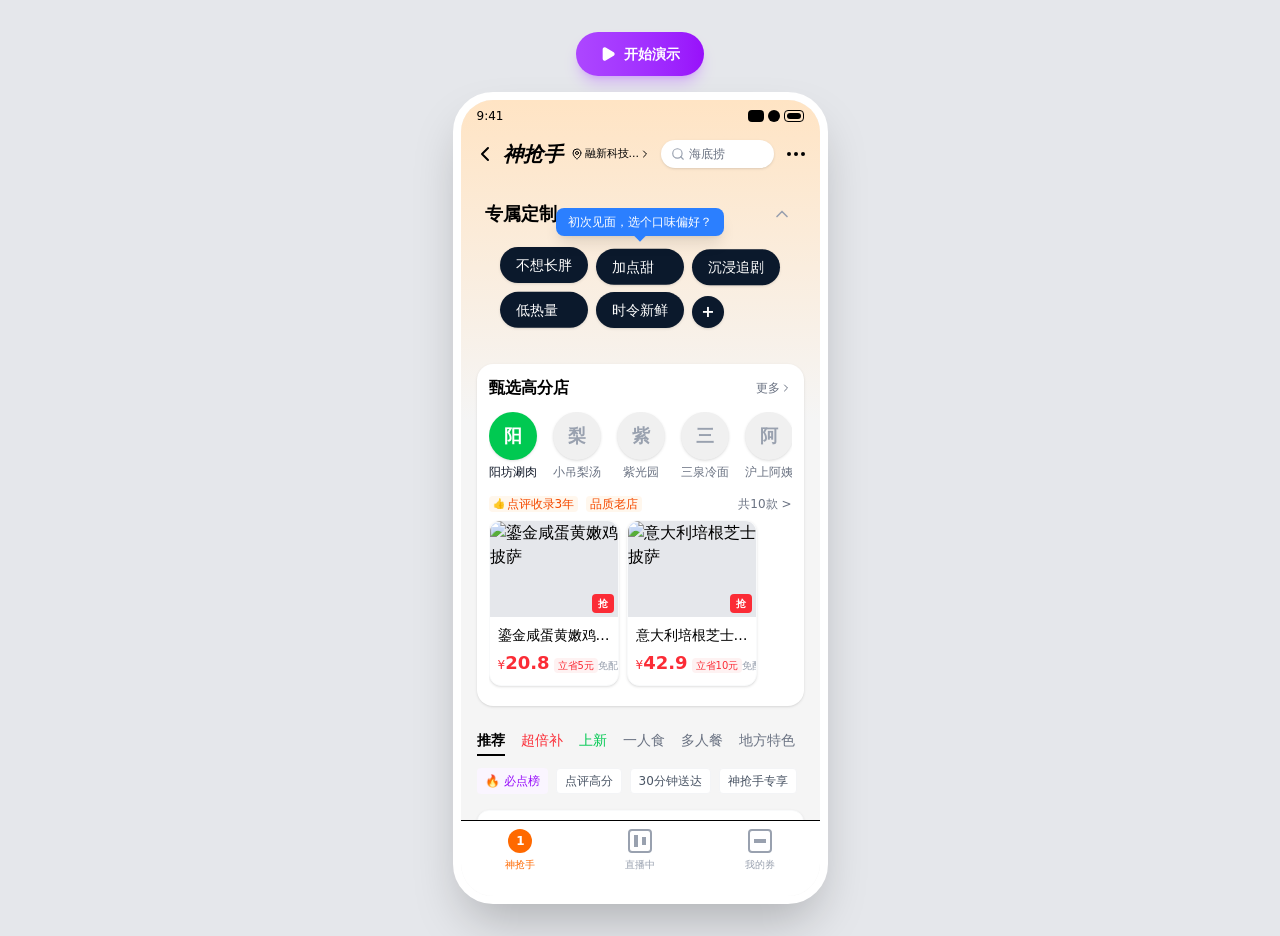
==== commit e37c3cea: "fix: demo iframe embed mode - remove phone shell, auto-start, fill container" ====
--- a/ai-preference-demo/index.html
+++ b/ai-preference-demo/index.html
@@ -4,8 +4,8 @@
     <meta charset="UTF-8" />
     <meta name="viewport" content="width=device-width, initial-scale=1.0" />
     <title>My Google AI Studio App</title>
-    <script type="module" crossorigin src="./assets/index-CkXrcKKN.js"></script>
-    <link rel="stylesheet" crossorigin href="./assets/index-CJyiQD0O.css">
+    <script type="module" crossorigin src="./assets/index-Dgwnhtun.js"></script>
+    <link rel="stylesheet" crossorigin href="./assets/index-CYfBtyUl.css">
   </head>
   <body>
     <div id="root"></div>
--- a/ai-preference-demo/assets/index-CYfBtyUl.css
+++ b/ai-preference-demo/assets/index-CYfBtyUl.css
@@ -0,0 +1 @@
+/*! tailwindcss v4.3.1 | MIT License | https://tailwindcss.com */@layer properties{@supports (((-webkit-hyphens:none)) and (not (margin-trim:inline))) or ((-moz-orient:inline) and (not (color:rgb(from red r g b)))){*,:before,:after,::backdrop{--tw-translate-x:0;--tw-translate-y:0;--tw-translate-z:0;--tw-scale-x:1;--tw-scale-y:1;--tw-scale-z:1;--tw-rotate-x:initial;--tw-rotate-y:initial;--tw-rotate-z:initial;--tw-skew-x:initial;--tw-skew-y:initial;--tw-space-x-reverse:0;--tw-border-style:solid;--tw-gradient-position:initial;--tw-gradient-from:#0000;--tw-gradient-via:#0000;--tw-gradient-to:#0000;--tw-gradient-stops:initial;--tw-gradient-via-stops:initial;--tw-gradient-from-position:0%;--tw-gradient-via-position:50%;--tw-gradient-to-position:100%;--tw-leading:initial;--tw-font-weight:initial;--tw-tracking:initial;--tw-shadow:0 0 #0000;--tw-shadow-color:initial;--tw-shadow-alpha:100%;--tw-inset-shadow:0 0 #0000;--tw-inset-shadow-color:initial;--tw-inset-shadow-alpha:100%;--tw-ring-color:initial;--tw-ring-shadow:0 0 #0000;--tw-inset-ring-color:initial;--tw-inset-ring-shadow:0 0 #0000;--tw-ring-inset:initial;--tw-ring-offset-width:0px;--tw-ring-offset-color:#fff;--tw-ring-offset-shadow:0 0 #0000;--tw-blur:initial;--tw-brightness:initial;--tw-contrast:initial;--tw-grayscale:initial;--tw-hue-rotate:initial;--tw-invert:initial;--tw-opacity:initial;--tw-saturate:initial;--tw-sepia:initial;--tw-drop-shadow:initial;--tw-drop-shadow-color:initial;--tw-drop-shadow-alpha:100%;--tw-drop-shadow-size:initial;--tw-backdrop-blur:initial;--tw-backdrop-brightness:initial;--tw-backdrop-contrast:initial;--tw-backdrop-grayscale:initial;--tw-backdrop-hue-rotate:initial;--tw-backdrop-invert:initial;--tw-backdrop-opacity:initial;--tw-backdrop-saturate:initial;--tw-backdrop-sepia:initial;--tw-duration:initial;--tw-content:""}}}@layer theme{:root,:host{--font-sans:ui-sans-serif, system-ui, sans-serif, "Apple Color Emoji", "Segoe UI Emoji", "Segoe UI Symbol", "Noto Color Emoji";--font-mono:ui-monospace, SFMono-Regular, Menlo, Monaco, Consolas, "Liberation Mono", "Courier New", monospace;--color-red-50:oklch(97.1% .013 17.38);--color-red-400:oklch(70.4% .191 22.216);--color-red-500:oklch(63.7% .237 25.331);--color-red-600:oklch(57.7% .245 27.325);--color-orange-50:oklch(98% .016 73.684);--color-orange-500:oklch(70.5% .213 47.604);--color-orange-600:oklch(64.6% .222 41.116);--color-yellow-300:oklch(90.5% .182 98.111);--color-green-100:oklch(96.2% .044 156.743);--color-green-500:oklch(72.3% .219 149.579);--color-green-600:oklch(62.7% .194 149.214);--color-blue-50:oklch(97% .014 254.604);--color-blue-500:oklch(62.3% .214 259.815);--color-indigo-500:oklch(58.5% .233 277.117);--color-purple-50:oklch(97.7% .014 308.299);--color-purple-100:oklch(94.6% .033 307.174);--color-purple-200:oklch(90.2% .063 306.703);--color-purple-300:oklch(82.7% .119 306.383);--color-purple-400:oklch(71.4% .203 305.504);--color-purple-500:oklch(62.7% .265 303.9);--color-purple-600:oklch(55.8% .288 302.321);--color-purple-700:oklch(49.6% .265 301.924);--color-purple-900:oklch(38.1% .176 304.987);--color-gray-50:oklch(98.5% .002 247.839);--color-gray-100:oklch(96.7% .003 264.542);--color-gray-200:oklch(92.8% .006 264.531);--color-gray-300:oklch(87.2% .01 258.338);--color-gray-400:oklch(70.7% .022 261.325);--color-gray-500:oklch(55.1% .027 264.364);--color-gray-600:oklch(44.6% .03 256.802);--color-gray-700:oklch(37.3% .034 259.733);--color-gray-800:oklch(27.8% .033 256.848);--color-gray-900:oklch(21% .034 264.665);--color-black:#000;--color-white:#fff;--spacing:.25rem;--text-xs:.75rem;--text-xs--line-height:calc(1 / .75);--text-sm:.875rem;--text-sm--line-height:calc(1.25 / .875);--text-base:1rem;--text-base--line-height: 1.5 ;--text-lg:1.125rem;--text-lg--line-height:calc(1.75 / 1.125);--text-xl:1.25rem;--text-xl--line-height:calc(1.75 / 1.25);--font-weight-normal:400;--font-weight-medium:500;--font-weight-bold:700;--tracking-wide:.025em;--leading-tight:1.25;--radius-sm:.25rem;--radius-md:.375rem;--radius-lg:.5rem;--radius-xl:.75rem;--radius-2xl:1rem;--animate-spin:spin 1s linear infinite;--blur-md:12px;--default-transition-duration:.15s;--default-transition-timing-function:cubic-bezier(.4, 0, .2, 1);--default-font-family:var(--font-sans);--default-mono-font-family:var(--font-mono)}}@layer base{*,:after,:before,::backdrop{box-sizing:border-box;border:0 solid;margin:0;padding:0}::file-selector-button{box-sizing:border-box;border:0 solid;margin:0;padding:0}html,:host{-webkit-text-size-adjust:100%;-moz-tab-size:4;tab-size:4;line-height:1.5;font-family:var(--default-font-family,ui-sans-serif, system-ui, sans-serif, "Apple Color Emoji", "Segoe UI Emoji", "Segoe UI Symbol", "Noto Color Emoji");font-feature-settings:var(--default-font-feature-settings,normal);font-variation-settings:var(--default-font-variation-settings,normal);-webkit-tap-highlight-color:transparent}hr{height:0;color:inherit;border-top-width:1px}abbr:where([title]){-webkit-text-decoration:underline dotted;text-decoration:underline dotted}h1,h2,h3,h4,h5,h6{font-size:inherit;font-weight:inherit}a{color:inherit;-webkit-text-decoration:inherit;text-decoration:inherit}b,strong{font-weight:bolder}code,kbd,samp,pre{font-family:var(--default-mono-font-family,ui-monospace, SFMono-Regular, Menlo, Monaco, Consolas, "Liberation Mono", "Courier New", monospace);font-feature-settings:var(--default-mono-font-feature-settings,normal);font-variation-settings:var(--default-mono-font-variation-settings,normal);font-size:1em}small{font-size:80%}sub,sup{vertical-align:baseline;font-size:75%;line-height:0;position:relative}sub{bottom:-.25em}sup{top:-.5em}table{text-indent:0;border-color:inherit;border-collapse:collapse}:-moz-focusring{outline:auto}progress{vertical-align:baseline}summary{display:list-item}ol,ul,menu{list-style:none}img,svg,video,canvas,audio,iframe,embed,object{vertical-align:middle;display:block}img,video{max-width:100%;height:auto}button,input,select,optgroup,textarea{font:inherit;font-feature-settings:inherit;font-variation-settings:inherit;letter-spacing:inherit;color:inherit;opacity:1;background-color:#0000;border-radius:0}::file-selector-button{font:inherit;font-feature-settings:inherit;font-variation-settings:inherit;letter-spacing:inherit;color:inherit;opacity:1;background-color:#0000;border-radius:0}:where(select:is([multiple],[size])) optgroup{font-weight:bolder}:where(select:is([multiple],[size])) optgroup option{padding-inline-start:20px}::file-selector-button{margin-inline-end:4px}::placeholder{opacity:1}@supports (not ((-webkit-appearance:-apple-pay-button))) or (contain-intrinsic-size:1px){::placeholder{color:currentColor}@supports (color:color-mix(in lab,red,red)){::placeholder{color:color-mix(in oklab,currentcolor 50%,transparent)}}}textarea{resize:vertical}::-webkit-search-decoration{-webkit-appearance:none}::-webkit-date-and-time-value{min-height:1lh;text-align:inherit}::-webkit-datetime-edit{display:inline-flex}::-webkit-datetime-edit-fields-wrapper{padding:0}::-webkit-datetime-edit{padding-block:0}::-webkit-datetime-edit-year-field{padding-block:0}::-webkit-datetime-edit-month-field{padding-block:0}::-webkit-datetime-edit-day-field{padding-block:0}::-webkit-datetime-edit-hour-field{padding-block:0}::-webkit-datetime-edit-minute-field{padding-block:0}::-webkit-datetime-edit-second-field{padding-block:0}::-webkit-datetime-edit-millisecond-field{padding-block:0}::-webkit-datetime-edit-meridiem-field{padding-block:0}::-webkit-calendar-picker-indicator{line-height:1}:-moz-ui-invalid{box-shadow:none}button,input:where([type=button],[type=reset],[type=submit]){-webkit-appearance:button;-moz-appearance:button;appearance:button}::file-selector-button{-webkit-appearance:button;-moz-appearance:button;appearance:button}::-webkit-inner-spin-button{height:auto}::-webkit-outer-spin-button{height:auto}[hidden]:where(:not([hidden=until-found])){display:none!important}}@layer components;@layer utilities{.pointer-events-none{pointer-events:none}.collapse{visibility:collapse}.visible{visibility:visible}.absolute{position:absolute}.relative{position:relative}.sticky{position:sticky}.-inset-1{inset:calc(var(--spacing) * -1)}.-inset-2{inset:calc(var(--spacing) * -2)}.-inset-5{inset:calc(var(--spacing) * -5)}.inset-0{top:0;right:0;bottom:0;left:0}.inset-0\.5{inset:calc(var(--spacing) * .5)}.-top-0\.5{top:calc(var(--spacing) * -.5)}.-top-8{top:calc(var(--spacing) * -8)}.-top-16{top:calc(var(--spacing) * -16)}.top-0{top:0}.top-1\/2{top:50%}.right-0{right:0}.right-1{right:var(--spacing)}.-bottom-1{bottom:calc(var(--spacing) * -1)}.bottom-0{bottom:0}.bottom-1{bottom:var(--spacing)}.left-0{left:0}.left-1\/2{left:50%}.left-7{left:calc(var(--spacing) * 7)}.z-0{z-index:0}.z-10{z-index:10}.z-20{z-index:20}.z-50{z-index:50}.z-\[90\]{z-index:90}.z-\[100\]{z-index:100}.container{width:100%}@media(min-width:40rem){.container{max-width:40rem}}@media(min-width:48rem){.container{max-width:48rem}}@media(min-width:64rem){.container{max-width:64rem}}@media(min-width:80rem){.container{max-width:80rem}}@media(min-width:96rem){.container{max-width:96rem}}.mx-0{margin-inline:0}.mx-0\.5{margin-inline:calc(var(--spacing) * .5)}.mx-8{margin-inline:calc(var(--spacing) * 8)}.my-2{margin-block:calc(var(--spacing) * 2)}.-mt-10{margin-top:calc(var(--spacing) * -10)}.mt-1{margin-top:var(--spacing)}.mt-2{margin-top:calc(var(--spacing) * 2)}.mt-6{margin-top:calc(var(--spacing) * 6)}.mt-auto{margin-top:auto}.-mr-10{margin-right:calc(var(--spacing) * -10)}.mr-0\.5{margin-right:calc(var(--spacing) * .5)}.mr-1{margin-right:var(--spacing)}.mr-1\.5{margin-right:calc(var(--spacing) * 1.5)}.mr-2{margin-right:calc(var(--spacing) * 2)}.mr-3{margin-right:calc(var(--spacing) * 3)}.mb-1{margin-bottom:var(--spacing)}.mb-2{margin-bottom:calc(var(--spacing) * 2)}.mb-3{margin-bottom:calc(var(--spacing) * 3)}.mb-4{margin-bottom:calc(var(--spacing) * 4)}.mb-6{margin-bottom:calc(var(--spacing) * 6)}.mb-8{margin-bottom:calc(var(--spacing) * 8)}.mb-20{margin-bottom:calc(var(--spacing) * 20)}.-ml-2{margin-left:calc(var(--spacing) * -2)}.ml-0\.5{margin-left:calc(var(--spacing) * .5)}.ml-1{margin-left:var(--spacing)}.ml-1\.5{margin-left:calc(var(--spacing) * 1.5)}.ml-2{margin-left:calc(var(--spacing) * 2)}.ml-auto{margin-left:auto}.line-clamp-1{-webkit-line-clamp:1;-webkit-box-orient:vertical;display:-webkit-box;overflow:hidden}.line-clamp-2{-webkit-line-clamp:2;-webkit-box-orient:vertical;display:-webkit-box;overflow:hidden}.flex{display:flex}.grid{display:grid}.h-1{height:var(--spacing)}.h-1\.5{height:calc(var(--spacing) * 1.5)}.h-2{height:calc(var(--spacing) * 2)}.h-3{height:calc(var(--spacing) * 3)}.h-6{height:calc(var(--spacing) * 6)}.h-8{height:calc(var(--spacing) * 8)}.h-10{height:calc(var(--spacing) * 10)}.h-12{height:calc(var(--spacing) * 12)}.h-14{height:calc(var(--spacing) * 14)}.h-16{height:calc(var(--spacing) * 16)}.h-24{height:calc(var(--spacing) * 24)}.h-32{height:calc(var(--spacing) * 32)}.h-80{height:calc(var(--spacing) * 80)}.h-\[145px\]{height:145px}.h-\[812px\]{height:812px}.h-full{height:100%}.h-screen{height:100vh}.min-h-\[80px\]{min-height:80px}.min-h-\[100px\]{min-height:100px}.min-h-\[400px\]{min-height:400px}.min-h-screen{min-height:100vh}.w-1{width:var(--spacing)}.w-1\.5{width:calc(var(--spacing) * 1.5)}.w-2{width:calc(var(--spacing) * 2)}.w-3{width:calc(var(--spacing) * 3)}.w-4{width:calc(var(--spacing) * 4)}.w-5{width:calc(var(--spacing) * 5)}.w-6{width:calc(var(--spacing) * 6)}.w-8{width:calc(var(--spacing) * 8)}.w-10{width:calc(var(--spacing) * 10)}.w-12{width:calc(var(--spacing) * 12)}.w-14{width:calc(var(--spacing) * 14)}.w-16{width:calc(var(--spacing) * 16)}.w-20{width:calc(var(--spacing) * 20)}.w-24{width:calc(var(--spacing) * 24)}.w-32{width:calc(var(--spacing) * 32)}.w-\[130px\]{width:130px}.w-\[375px\]{width:375px}.w-full{width:100%}.w-max{width:max-content}.max-w-\[60px\]{max-width:60px}.max-w-\[280px\]{max-width:280px}.min-w-0{min-width:0}.min-w-\[48px\]{min-width:48px}.min-w-\[130px\]{min-width:130px}.flex-1{flex:1}.shrink-0{flex-shrink:0}.-translate-x-1{--tw-translate-x:calc(var(--spacing) * -1);translate:var(--tw-translate-x) var(--tw-translate-y)}.-translate-x-1\/2{--tw-translate-x: -50% ;translate:var(--tw-translate-x) var(--tw-translate-y)}.-translate-y-1\/2{--tw-translate-y: -50% ;translate:var(--tw-translate-x) var(--tw-translate-y)}.scale-105{--tw-scale-x:105%;--tw-scale-y:105%;--tw-scale-z:105%;scale:var(--tw-scale-x) var(--tw-scale-y)}.rotate-45{rotate:45deg}.skew-x-12{--tw-skew-x:skewX(12deg);transform:var(--tw-rotate-x,) var(--tw-rotate-y,) var(--tw-rotate-z,) var(--tw-skew-x,) var(--tw-skew-y,)}.transform{transform:var(--tw-rotate-x,) var(--tw-rotate-y,) var(--tw-rotate-z,) var(--tw-skew-x,) var(--tw-skew-y,)}.animate-spin{animation:var(--animate-spin)}.cursor-not-allowed{cursor:not-allowed}.cursor-pointer{cursor:pointer}.grid-flow-col{grid-auto-flow:column}.grid-rows-2{grid-template-rows:repeat(2,minmax(0,1fr))}.flex-col{flex-direction:column}.flex-wrap{flex-wrap:wrap}.items-baseline{align-items:baseline}.items-center{align-items:center}.items-start{align-items:flex-start}.justify-around{justify-content:space-around}.justify-between{justify-content:space-between}.justify-center{justify-content:center}.justify-start{justify-content:flex-start}.gap-1{gap:var(--spacing)}.gap-1\.5{gap:calc(var(--spacing) * 1.5)}.gap-2{gap:calc(var(--spacing) * 2)}.gap-2\.5{gap:calc(var(--spacing) * 2.5)}.gap-4{gap:calc(var(--spacing) * 4)}:where(.space-x-1>:not(:last-child)){--tw-space-x-reverse:0;margin-inline-start:calc(var(--spacing) * var(--tw-space-x-reverse));margin-inline-end:calc(var(--spacing) * calc(1 - var(--tw-space-x-reverse)))}:where(.space-x-2>:not(:last-child)){--tw-space-x-reverse:0;margin-inline-start:calc(calc(var(--spacing) * 2) * var(--tw-space-x-reverse));margin-inline-end:calc(calc(var(--spacing) * 2) * calc(1 - var(--tw-space-x-reverse)))}:where(.space-x-3>:not(:last-child)){--tw-space-x-reverse:0;margin-inline-start:calc(calc(var(--spacing) * 3) * var(--tw-space-x-reverse));margin-inline-end:calc(calc(var(--spacing) * 3) * calc(1 - var(--tw-space-x-reverse)))}:where(.space-x-4>:not(:last-child)){--tw-space-x-reverse:0;margin-inline-start:calc(calc(var(--spacing) * 4) * var(--tw-space-x-reverse));margin-inline-end:calc(calc(var(--spacing) * 4) * calc(1 - var(--tw-space-x-reverse)))}.truncate{text-overflow:ellipsis;white-space:nowrap;overflow:hidden}.overflow-hidden{overflow:hidden}.overflow-x-auto{overflow-x:auto}.overflow-y-auto{overflow-y:auto}.rounded{border-radius:.25rem}.rounded-2xl{border-radius:var(--radius-2xl)}.rounded-\[40px\]{border-radius:40px}.rounded-full{border-radius:3.40282e38px}.rounded-lg{border-radius:var(--radius-lg)}.rounded-md{border-radius:var(--radius-md)}.rounded-sm{border-radius:var(--radius-sm)}.rounded-xl{border-radius:var(--radius-xl)}.rounded-tr-lg{border-top-right-radius:var(--radius-lg)}.rounded-b-\[32px\]{border-bottom-right-radius:32px;border-bottom-left-radius:32px}.border{border-style:var(--tw-border-style);border-width:1px}.border-2{border-style:var(--tw-border-style);border-width:2px}.border-8{border-style:var(--tw-border-style);border-width:8px}.border-t{border-top-style:var(--tw-border-style);border-top-width:1px}.border-b-2{border-bottom-style:var(--tw-border-style);border-bottom-width:2px}.border-black{border-color:var(--color-black)}.border-gray-50{border-color:var(--color-gray-50)}.border-gray-100{border-color:var(--color-gray-100)}.border-gray-400{border-color:var(--color-gray-400)}.border-gray-500{border-color:var(--color-gray-500)}.border-gray-600{border-color:var(--color-gray-600)}.border-purple-300\/30{border-color:#d9b3ff4d}@supports (color:color-mix(in lab,red,red)){.border-purple-300\/30{border-color:color-mix(in oklab,var(--color-purple-300) 30%,transparent)}}.border-purple-500{border-color:var(--color-purple-500)}.border-red-400\/30{border-color:#ff65684d}@supports (color:color-mix(in lab,red,red)){.border-red-400\/30{border-color:color-mix(in oklab,var(--color-red-400) 30%,transparent)}}.border-red-400\/50{border-color:#ff656880}@supports (color:color-mix(in lab,red,red)){.border-red-400\/50{border-color:color-mix(in oklab,var(--color-red-400) 50%,transparent)}}.border-white{border-color:var(--color-white)}.bg-\[\#0B192C\]{background-color:#0b192c}.bg-\[\#1A2C3D\]{background-color:#1a2c3d}.bg-\[\#1A2C3D\]\/50{background-color:#1a2c3d80}.bg-\[\#1E1E1E\]{background-color:#1e1e1e}.bg-\[\#333333\]{background-color:#333}.bg-\[\#A855F7\]{background-color:#a855f7}.bg-\[\#BFC4CE\]{background-color:#bfc4ce}.bg-\[\#D1D5DB\]{background-color:#d1d5db}.bg-\[\#F3E8FF\]{background-color:#f3e8ff}.bg-\[\#F5F5F5\]{background-color:#f5f5f5}.bg-\[\#f0f0f0\]{background-color:#f0f0f0}.bg-black{background-color:var(--color-black)}.bg-black\/40{background-color:#0006}@supports (color:color-mix(in lab,red,red)){.bg-black\/40{background-color:color-mix(in oklab,var(--color-black) 40%,transparent)}}.bg-blue-500{background-color:var(--color-blue-500)}.bg-gray-100{background-color:var(--color-gray-100)}.bg-gray-200{background-color:var(--color-gray-200)}.bg-gray-400{background-color:var(--color-gray-400)}.bg-green-100{background-color:var(--color-green-100)}.bg-green-500{background-color:var(--color-green-500)}.bg-orange-50{background-color:var(--color-orange-50)}.bg-orange-500{background-color:var(--color-orange-500)}.bg-purple-50{background-color:var(--color-purple-50)}.bg-purple-100{background-color:var(--color-purple-100)}.bg-purple-500{background-color:var(--color-purple-500)}.bg-purple-600{background-color:var(--color-purple-600)}.bg-red-50{background-color:var(--color-red-50)}.bg-red-500{background-color:var(--color-red-500)}.bg-red-500\/30{background-color:#fb2c364d}@supports (color:color-mix(in lab,red,red)){.bg-red-500\/30{background-color:color-mix(in oklab,var(--color-red-500) 30%,transparent)}}.bg-red-500\/40{background-color:#fb2c3666}@supports (color:color-mix(in lab,red,red)){.bg-red-500\/40{background-color:color-mix(in oklab,var(--color-red-500) 40%,transparent)}}.bg-red-600{background-color:var(--color-red-600)}.bg-transparent{background-color:#0000}.bg-white{background-color:var(--color-white)}.bg-white\/60{background-color:#fff9}@supports (color:color-mix(in lab,red,red)){.bg-white\/60{background-color:color-mix(in oklab,var(--color-white) 60%,transparent)}}.bg-gradient-to-b{--tw-gradient-position:to bottom in oklab;background-image:linear-gradient(var(--tw-gradient-stops))}.bg-gradient-to-r{--tw-gradient-position:to right in oklab;background-image:linear-gradient(var(--tw-gradient-stops))}.from-\[\#E9D5FF\]{--tw-gradient-from:#e9d5ff;--tw-gradient-stops:var(--tw-gradient-via-stops,var(--tw-gradient-position), var(--tw-gradient-from) var(--tw-gradient-from-position), var(--tw-gradient-to) var(--tw-gradient-to-position))}.from-\[\#FFE4C4\]{--tw-gradient-from:bisque;--tw-gradient-stops:var(--tw-gradient-via-stops,var(--tw-gradient-position), var(--tw-gradient-from) var(--tw-gradient-from-position), var(--tw-gradient-to) var(--tw-gradient-to-position))}.from-indigo-500{--tw-gradient-from:var(--color-indigo-500);--tw-gradient-stops:var(--tw-gradient-via-stops,var(--tw-gradient-position), var(--tw-gradient-from) var(--tw-gradient-from-position), var(--tw-gradient-to) var(--tw-gradient-to-position))}.from-purple-500{--tw-gradient-from:var(--color-purple-500);--tw-gradient-stops:var(--tw-gradient-via-stops,var(--tw-gradient-position), var(--tw-gradient-from) var(--tw-gradient-from-position), var(--tw-gradient-to) var(--tw-gradient-to-position))}.from-transparent{--tw-gradient-from:transparent;--tw-gradient-stops:var(--tw-gradient-via-stops,var(--tw-gradient-position), var(--tw-gradient-from) var(--tw-gradient-from-position), var(--tw-gradient-to) var(--tw-gradient-to-position))}.via-\[\#F3E8FF\]{--tw-gradient-via:#f3e8ff;--tw-gradient-via-stops:var(--tw-gradient-position), var(--tw-gradient-from) var(--tw-gradient-from-position), var(--tw-gradient-via) var(--tw-gradient-via-position), var(--tw-gradient-to) var(--tw-gradient-to-position);--tw-gradient-stops:var(--tw-gradient-via-stops)}.via-purple-500{--tw-gradient-via:var(--color-purple-500);--tw-gradient-via-stops:var(--tw-gradient-position), var(--tw-gradient-from) var(--tw-gradient-from-position), var(--tw-gradient-via) var(--tw-gradient-via-position), var(--tw-gradient-to) var(--tw-gradient-to-position);--tw-gradient-stops:var(--tw-gradient-via-stops)}.via-purple-900\/10{--tw-gradient-via:#59168b1a}@supports (color:color-mix(in lab,red,red)){.via-purple-900\/10{--tw-gradient-via:color-mix(in oklab, var(--color-purple-900) 10%, transparent)}}.via-purple-900\/10{--tw-gradient-via-stops:var(--tw-gradient-position), var(--tw-gradient-from) var(--tw-gradient-from-position), var(--tw-gradient-via) var(--tw-gradient-via-position), var(--tw-gradient-to) var(--tw-gradient-to-position);--tw-gradient-stops:var(--tw-gradient-via-stops)}.via-white\/40{--tw-gradient-via:#fff6}@supports (color:color-mix(in lab,red,red)){.via-white\/40{--tw-gradient-via:color-mix(in oklab, var(--color-white) 40%, transparent)}}.via-white\/40{--tw-gradient-via-stops:var(--tw-gradient-position), var(--tw-gradient-from) var(--tw-gradient-from-position), var(--tw-gradient-via) var(--tw-gradient-via-position), var(--tw-gradient-to) var(--tw-gradient-to-position);--tw-gradient-stops:var(--tw-gradient-via-stops)}.to-\[\#F5F5F5\]{--tw-gradient-to:#f5f5f5;--tw-gradient-stops:var(--tw-gradient-via-stops,var(--tw-gradient-position), var(--tw-gradient-from) var(--tw-gradient-from-position), var(--tw-gradient-to) var(--tw-gradient-to-position))}.to-indigo-500{--tw-gradient-to:var(--color-indigo-500);--tw-gradient-stops:var(--tw-gradient-via-stops,var(--tw-gradient-position), var(--tw-gradient-from) var(--tw-gradient-from-position), var(--tw-gradient-to) var(--tw-gradient-to-position))}.to-purple-600{--tw-gradient-to:var(--color-purple-600);--tw-gradient-stops:var(--tw-gradient-via-stops,var(--tw-gradient-position), var(--tw-gradient-from) var(--tw-gradient-from-position), var(--tw-gradient-to) var(--tw-gradient-to-position))}.to-transparent{--tw-gradient-to:transparent;--tw-gradient-stops:var(--tw-gradient-via-stops,var(--tw-gradient-position), var(--tw-gradient-from) var(--tw-gradient-from-position), var(--tw-gradient-to) var(--tw-gradient-to-position))}.fill-purple-400{fill:var(--color-purple-400)}.fill-red-600{fill:var(--color-red-600)}.object-cover{object-fit:cover}.p-1{padding:var(--spacing)}.p-1\.5{padding:calc(var(--spacing) * 1.5)}.p-2{padding:calc(var(--spacing) * 2)}.p-3{padding:calc(var(--spacing) * 3)}.p-4{padding:calc(var(--spacing) * 4)}.p-8{padding:calc(var(--spacing) * 8)}.px-1{padding-inline:var(--spacing)}.px-1\.5{padding-inline:calc(var(--spacing) * 1.5)}.px-2{padding-inline:calc(var(--spacing) * 2)}.px-2\.5{padding-inline:calc(var(--spacing) * 2.5)}.px-3{padding-inline:calc(var(--spacing) * 3)}.px-3\.5{padding-inline:calc(var(--spacing) * 3.5)}.px-4{padding-inline:calc(var(--spacing) * 4)}.px-6{padding-inline:calc(var(--spacing) * 6)}.py-0\.5{padding-block:calc(var(--spacing) * .5)}.py-1{padding-block:var(--spacing)}.py-1\.5{padding-block:calc(var(--spacing) * 1.5)}.py-2{padding-block:calc(var(--spacing) * 2)}.py-2\.5{padding-block:calc(var(--spacing) * 2.5)}.py-3{padding-block:calc(var(--spacing) * 3)}.pt-2{padding-top:calc(var(--spacing) * 2)}.pt-6{padding-top:calc(var(--spacing) * 6)}.pr-2{padding-right:calc(var(--spacing) * 2)}.pr-4{padding-right:calc(var(--spacing) * 4)}.pb-0\.5{padding-bottom:calc(var(--spacing) * .5)}.pb-1{padding-bottom:var(--spacing)}.pb-2{padding-bottom:calc(var(--spacing) * 2)}.pb-4{padding-bottom:calc(var(--spacing) * 4)}.pb-6{padding-bottom:calc(var(--spacing) * 6)}.pb-8{padding-bottom:calc(var(--spacing) * 8)}.pb-20{padding-bottom:calc(var(--spacing) * 20)}.pl-2{padding-left:calc(var(--spacing) * 2)}.text-center{text-align:center}.text-left{text-align:left}.font-sans{font-family:var(--font-sans)}.text-base{font-size:var(--text-base);line-height:var(--tw-leading,var(--text-base--line-height))}.text-lg{font-size:var(--text-lg);line-height:var(--tw-leading,var(--text-lg--line-height))}.text-sm{font-size:var(--text-sm);line-height:var(--tw-leading,var(--text-sm--line-height))}.text-xl{font-size:var(--text-xl);line-height:var(--tw-leading,var(--text-xl--line-height))}.text-xs{font-size:var(--text-xs);line-height:var(--tw-leading,var(--text-xs--line-height))}.text-\[10px\]{font-size:10px}.text-\[11px\]{font-size:11px}.text-\[13px\]{font-size:13px}.leading-tight{--tw-leading:var(--leading-tight);line-height:var(--leading-tight)}.font-bold{--tw-font-weight:var(--font-weight-bold);font-weight:var(--font-weight-bold)}.font-medium{--tw-font-weight:var(--font-weight-medium);font-weight:var(--font-weight-medium)}.font-normal{--tw-font-weight:var(--font-weight-normal);font-weight:var(--font-weight-normal)}.tracking-wide{--tw-tracking:var(--tracking-wide);letter-spacing:var(--tracking-wide)}.whitespace-nowrap{white-space:nowrap}.text-black{color:var(--color-black)}.text-blue-50{color:var(--color-blue-50)}.text-blue-50\/50{color:#eff6ff80}@supports (color:color-mix(in lab,red,red)){.text-blue-50\/50{color:color-mix(in oklab,var(--color-blue-50) 50%,transparent)}}.text-gray-300{color:var(--color-gray-300)}.text-gray-400{color:var(--color-gray-400)}.text-gray-500{color:var(--color-gray-500)}.text-gray-600{color:var(--color-gray-600)}.text-gray-700{color:var(--color-gray-700)}.text-gray-800{color:var(--color-gray-800)}.text-gray-900{color:var(--color-gray-900)}.text-green-500{color:var(--color-green-500)}.text-green-600{color:var(--color-green-600)}.text-orange-500{color:var(--color-orange-500)}.text-orange-600{color:var(--color-orange-600)}.text-purple-400{color:var(--color-purple-400)}.text-purple-500{color:var(--color-purple-500)}.text-purple-600{color:var(--color-purple-600)}.text-purple-700{color:var(--color-purple-700)}.text-red-500{color:var(--color-red-500)}.text-red-600{color:var(--color-red-600)}.text-white{color:var(--color-white)}.text-yellow-300{color:var(--color-yellow-300)}.italic{font-style:italic}.line-through{text-decoration-line:line-through}.placeholder-purple-400::placeholder{color:var(--color-purple-400)}.opacity-30{opacity:.3}.opacity-70{opacity:.7}.opacity-80{opacity:.8}.opacity-100{opacity:1}.shadow-2xl{--tw-shadow:0 25px 50px -12px var(--tw-shadow-color,#00000040);box-shadow:var(--tw-inset-shadow),var(--tw-inset-ring-shadow),var(--tw-ring-offset-shadow),var(--tw-ring-shadow),var(--tw-shadow)}.shadow-\[0_0_15px_rgba\(167\,139\,250\,0\.4\)\]{--tw-shadow:0 0 15px var(--tw-shadow-color,#a78bfa66);box-shadow:var(--tw-inset-shadow),var(--tw-inset-ring-shadow),var(--tw-ring-offset-shadow),var(--tw-ring-shadow),var(--tw-shadow)}.shadow-\[0_0_15px_rgba\(168\,85\,247\,0\.4\)\]{--tw-shadow:0 0 15px var(--tw-shadow-color,#a855f766);box-shadow:var(--tw-inset-shadow),var(--tw-inset-ring-shadow),var(--tw-ring-offset-shadow),var(--tw-ring-shadow),var(--tw-shadow)}.shadow-\[0_0_20px_rgba\(0\,0\,0\,0\.2\)\]{--tw-shadow:0 0 20px var(--tw-shadow-color,#0003);box-shadow:var(--tw-inset-shadow),var(--tw-inset-ring-shadow),var(--tw-ring-offset-shadow),var(--tw-ring-shadow),var(--tw-shadow)}.shadow-\[0_0_30px_rgba\(168\,85\,247\,0\.6\)\]{--tw-shadow:0 0 30px var(--tw-shadow-color,#a855f799);box-shadow:var(--tw-inset-shadow),var(--tw-inset-ring-shadow),var(--tw-ring-offset-shadow),var(--tw-ring-shadow),var(--tw-shadow)}.shadow-lg{--tw-shadow:0 10px 15px -3px var(--tw-shadow-color,#0000001a), 0 4px 6px -4px var(--tw-shadow-color,#0000001a);box-shadow:var(--tw-inset-shadow),var(--tw-inset-ring-shadow),var(--tw-ring-offset-shadow),var(--tw-ring-shadow),var(--tw-shadow)}.shadow-md{--tw-shadow:0 4px 6px -1px var(--tw-shadow-color,#0000001a), 0 2px 4px -2px var(--tw-shadow-color,#0000001a);box-shadow:var(--tw-inset-shadow),var(--tw-inset-ring-shadow),var(--tw-ring-offset-shadow),var(--tw-ring-shadow),var(--tw-shadow)}.shadow-sm{--tw-shadow:0 1px 3px 0 var(--tw-shadow-color,#0000001a), 0 1px 2px -1px var(--tw-shadow-color,#0000001a);box-shadow:var(--tw-inset-shadow),var(--tw-inset-ring-shadow),var(--tw-ring-offset-shadow),var(--tw-ring-shadow),var(--tw-shadow)}.ring-2{--tw-ring-shadow:var(--tw-ring-inset,) 0 0 0 calc(2px + var(--tw-ring-offset-width)) var(--tw-ring-color,currentcolor);box-shadow:var(--tw-inset-shadow),var(--tw-inset-ring-shadow),var(--tw-ring-offset-shadow),var(--tw-ring-shadow),var(--tw-shadow)}.shadow-purple-500\/30{--tw-shadow-color:#ac4bff4d}@supports (color:color-mix(in lab,red,red)){.shadow-purple-500\/30{--tw-shadow-color:color-mix(in oklab, color-mix(in oklab, var(--color-purple-500) 30%, transparent) var(--tw-shadow-alpha), transparent)}}.ring-purple-400{--tw-ring-color:var(--color-purple-400)}.blur{--tw-blur:blur(8px);filter:var(--tw-blur,) var(--tw-brightness,) var(--tw-contrast,) var(--tw-grayscale,) var(--tw-hue-rotate,) var(--tw-invert,) var(--tw-saturate,) var(--tw-sepia,) var(--tw-drop-shadow,)}.drop-shadow-\[0_2px_4px_rgba\(0\,0\,0\,0\.35\)\]{--tw-drop-shadow-size:drop-shadow(0 2px 4px var(--tw-drop-shadow-color,#00000059));--tw-drop-shadow:var(--tw-drop-shadow-size);filter:var(--tw-blur,) var(--tw-brightness,) var(--tw-contrast,) var(--tw-grayscale,) var(--tw-hue-rotate,) var(--tw-invert,) var(--tw-saturate,) var(--tw-sepia,) var(--tw-drop-shadow,)}.filter{filter:var(--tw-blur,) var(--tw-brightness,) var(--tw-contrast,) var(--tw-grayscale,) var(--tw-hue-rotate,) var(--tw-invert,) var(--tw-saturate,) var(--tw-sepia,) var(--tw-drop-shadow,)}.backdrop-blur-md{--tw-backdrop-blur:blur(var(--blur-md));-webkit-backdrop-filter:var(--tw-backdrop-blur,) var(--tw-backdrop-brightness,) var(--tw-backdrop-contrast,) var(--tw-backdrop-grayscale,) var(--tw-backdrop-hue-rotate,) var(--tw-backdrop-invert,) var(--tw-backdrop-opacity,) var(--tw-backdrop-saturate,) var(--tw-backdrop-sepia,);backdrop-filter:var(--tw-backdrop-blur,) var(--tw-backdrop-brightness,) var(--tw-backdrop-contrast,) var(--tw-backdrop-grayscale,) var(--tw-backdrop-hue-rotate,) var(--tw-backdrop-invert,) var(--tw-backdrop-opacity,) var(--tw-backdrop-saturate,) var(--tw-backdrop-sepia,)}.transition{transition-property:color,background-color,border-color,outline-color,text-decoration-color,fill,stroke,--tw-gradient-from,--tw-gradient-via,--tw-gradient-to,opacity,box-shadow,transform,translate,scale,rotate,filter,-webkit-backdrop-filter,backdrop-filter,display,content-visibility,overlay,pointer-events;transition-timing-function:var(--tw-ease,var(--default-transition-timing-function));transition-duration:var(--tw-duration,var(--default-transition-duration))}.transition-all{transition-property:all;transition-timing-function:var(--tw-ease,var(--default-transition-timing-function));transition-duration:var(--tw-duration,var(--default-transition-duration))}.transition-colors{transition-property:color,background-color,border-color,outline-color,text-decoration-color,fill,stroke,--tw-gradient-from,--tw-gradient-via,--tw-gradient-to;transition-timing-function:var(--tw-ease,var(--default-transition-timing-function));transition-duration:var(--tw-duration,var(--default-transition-duration))}.transition-opacity{transition-property:opacity;transition-timing-function:var(--tw-ease,var(--default-transition-timing-function));transition-duration:var(--tw-duration,var(--default-transition-duration))}.transition-transform{transition-property:transform,translate,scale,rotate;transition-timing-function:var(--tw-ease,var(--default-transition-timing-function));transition-duration:var(--tw-duration,var(--default-transition-duration))}.duration-300{--tw-duration:.3s;transition-duration:.3s}.duration-700{--tw-duration:.7s;transition-duration:.7s}.outline-none{--tw-outline-style:none;outline-style:none}.before\:flex-1:before,.after\:flex-1:after{content:var(--tw-content);flex:1}@media(hover:hover){.hover\:bg-\[\#2A3C4D\]:hover{background-color:#2a3c4d}.hover\:bg-gray-50:hover{background-color:var(--color-gray-50)}.hover\:bg-gray-100:hover{background-color:var(--color-gray-100)}.hover\:bg-gray-700:hover{background-color:var(--color-gray-700)}.hover\:bg-purple-50:hover{background-color:var(--color-purple-50)}.hover\:bg-purple-200:hover{background-color:var(--color-purple-200)}.hover\:bg-red-600:hover{background-color:var(--color-red-600)}.hover\:text-gray-600:hover{color:var(--color-gray-600)}.hover\:text-gray-700:hover{color:var(--color-gray-700)}.hover\:opacity-100:hover{opacity:1}}.active\:scale-95:active{--tw-scale-x:95%;--tw-scale-y:95%;--tw-scale-z:95%;scale:var(--tw-scale-x) var(--tw-scale-y)}.disabled\:text-gray-500:disabled{color:var(--color-gray-500)}.disabled\:opacity-50:disabled{opacity:.5}@media(min-width:48rem){.md\:p-8{padding:calc(var(--spacing) * 8)}}.no-scrollbar::-webkit-scrollbar{display:none}.no-scrollbar{-ms-overflow-style:none;scrollbar-width:none}}@property --tw-translate-x{syntax:"*";inherits:false;initial-value:0}@property --tw-translate-y{syntax:"*";inherits:false;initial-value:0}@property --tw-translate-z{syntax:"*";inherits:false;initial-value:0}@property --tw-scale-x{syntax:"*";inherits:false;initial-value:1}@property --tw-scale-y{syntax:"*";inherits:false;initial-value:1}@property --tw-scale-z{syntax:"*";inherits:false;initial-value:1}@property --tw-rotate-x{syntax:"*";inherits:false}@property --tw-rotate-y{syntax:"*";inherits:false}@property --tw-rotate-z{syntax:"*";inherits:false}@property --tw-skew-x{syntax:"*";inherits:false}@property --tw-skew-y{syntax:"*";inherits:false}@property --tw-space-x-reverse{syntax:"*";inherits:false;initial-value:0}@property --tw-border-style{syntax:"*";inherits:false;initial-value:solid}@property --tw-gradient-position{syntax:"*";inherits:false}@property --tw-gradient-from{syntax:"<color>";inherits:false;initial-value:#0000}@property --tw-gradient-via{syntax:"<color>";inherits:false;initial-value:#0000}@property --tw-gradient-to{syntax:"<color>";inherits:false;initial-value:#0000}@property --tw-gradient-stops{syntax:"*";inherits:false}@property --tw-gradient-via-stops{syntax:"*";inherits:false}@property --tw-gradient-from-position{syntax:"<length-percentage>";inherits:false;initial-value:0%}@property --tw-gradient-via-position{syntax:"<length-percentage>";inherits:false;initial-value:50%}@property --tw-gradient-to-position{syntax:"<length-percentage>";inherits:false;initial-value:100%}@property --tw-leading{syntax:"*";inherits:false}@property --tw-font-weight{syntax:"*";inherits:false}@property --tw-tracking{syntax:"*";inherits:false}@property --tw-shadow{syntax:"*";inherits:false;initial-value:0 0 #0000}@property --tw-shadow-color{syntax:"*";inherits:false}@property --tw-shadow-alpha{syntax:"<percentage>";inherits:false;initial-value:100%}@property --tw-inset-shadow{syntax:"*";inherits:false;initial-value:0 0 #0000}@property --tw-inset-shadow-color{syntax:"*";inherits:false}@property --tw-inset-shadow-alpha{syntax:"<percentage>";inherits:false;initial-value:100%}@property --tw-ring-color{syntax:"*";inherits:false}@property --tw-ring-shadow{syntax:"*";inherits:false;initial-value:0 0 #0000}@property --tw-inset-ring-color{syntax:"*";inherits:false}@property --tw-inset-ring-shadow{syntax:"*";inherits:false;initial-value:0 0 #0000}@property --tw-ring-inset{syntax:"*";inherits:false}@property --tw-ring-offset-width{syntax:"<length>";inherits:false;initial-value:0}@property --tw-ring-offset-color{syntax:"*";inherits:false;initial-value:#fff}@property --tw-ring-offset-shadow{syntax:"*";inherits:false;initial-value:0 0 #0000}@property --tw-blur{syntax:"*";inherits:false}@property --tw-brightness{syntax:"*";inherits:false}@property --tw-contrast{syntax:"*";inherits:false}@property --tw-grayscale{syntax:"*";inherits:false}@property --tw-hue-rotate{syntax:"*";inherits:false}@property --tw-invert{syntax:"*";inherits:false}@property --tw-opacity{syntax:"*";inherits:false}@property --tw-saturate{syntax:"*";inherits:false}@property --tw-sepia{syntax:"*";inherits:false}@property --tw-drop-shadow{syntax:"*";inherits:false}@property --tw-drop-shadow-color{syntax:"*";inherits:false}@property --tw-drop-shadow-alpha{syntax:"<percentage>";inherits:false;initial-value:100%}@property --tw-drop-shadow-size{syntax:"*";inherits:false}@property --tw-backdrop-blur{syntax:"*";inherits:false}@property --tw-backdrop-brightness{syntax:"*";inherits:false}@property --tw-backdrop-contrast{syntax:"*";inherits:false}@property --tw-backdrop-grayscale{syntax:"*";inherits:false}@property --tw-backdrop-hue-rotate{syntax:"*";inherits:false}@property --tw-backdrop-invert{syntax:"*";inherits:false}@property --tw-backdrop-opacity{syntax:"*";inherits:false}@property --tw-backdrop-saturate{syntax:"*";inherits:false}@property --tw-backdrop-sepia{syntax:"*";inherits:false}@property --tw-duration{syntax:"*";inherits:false}@property --tw-content{syntax:"*";inherits:false;initial-value:""}@keyframes spin{to{transform:rotate(360deg)}}
